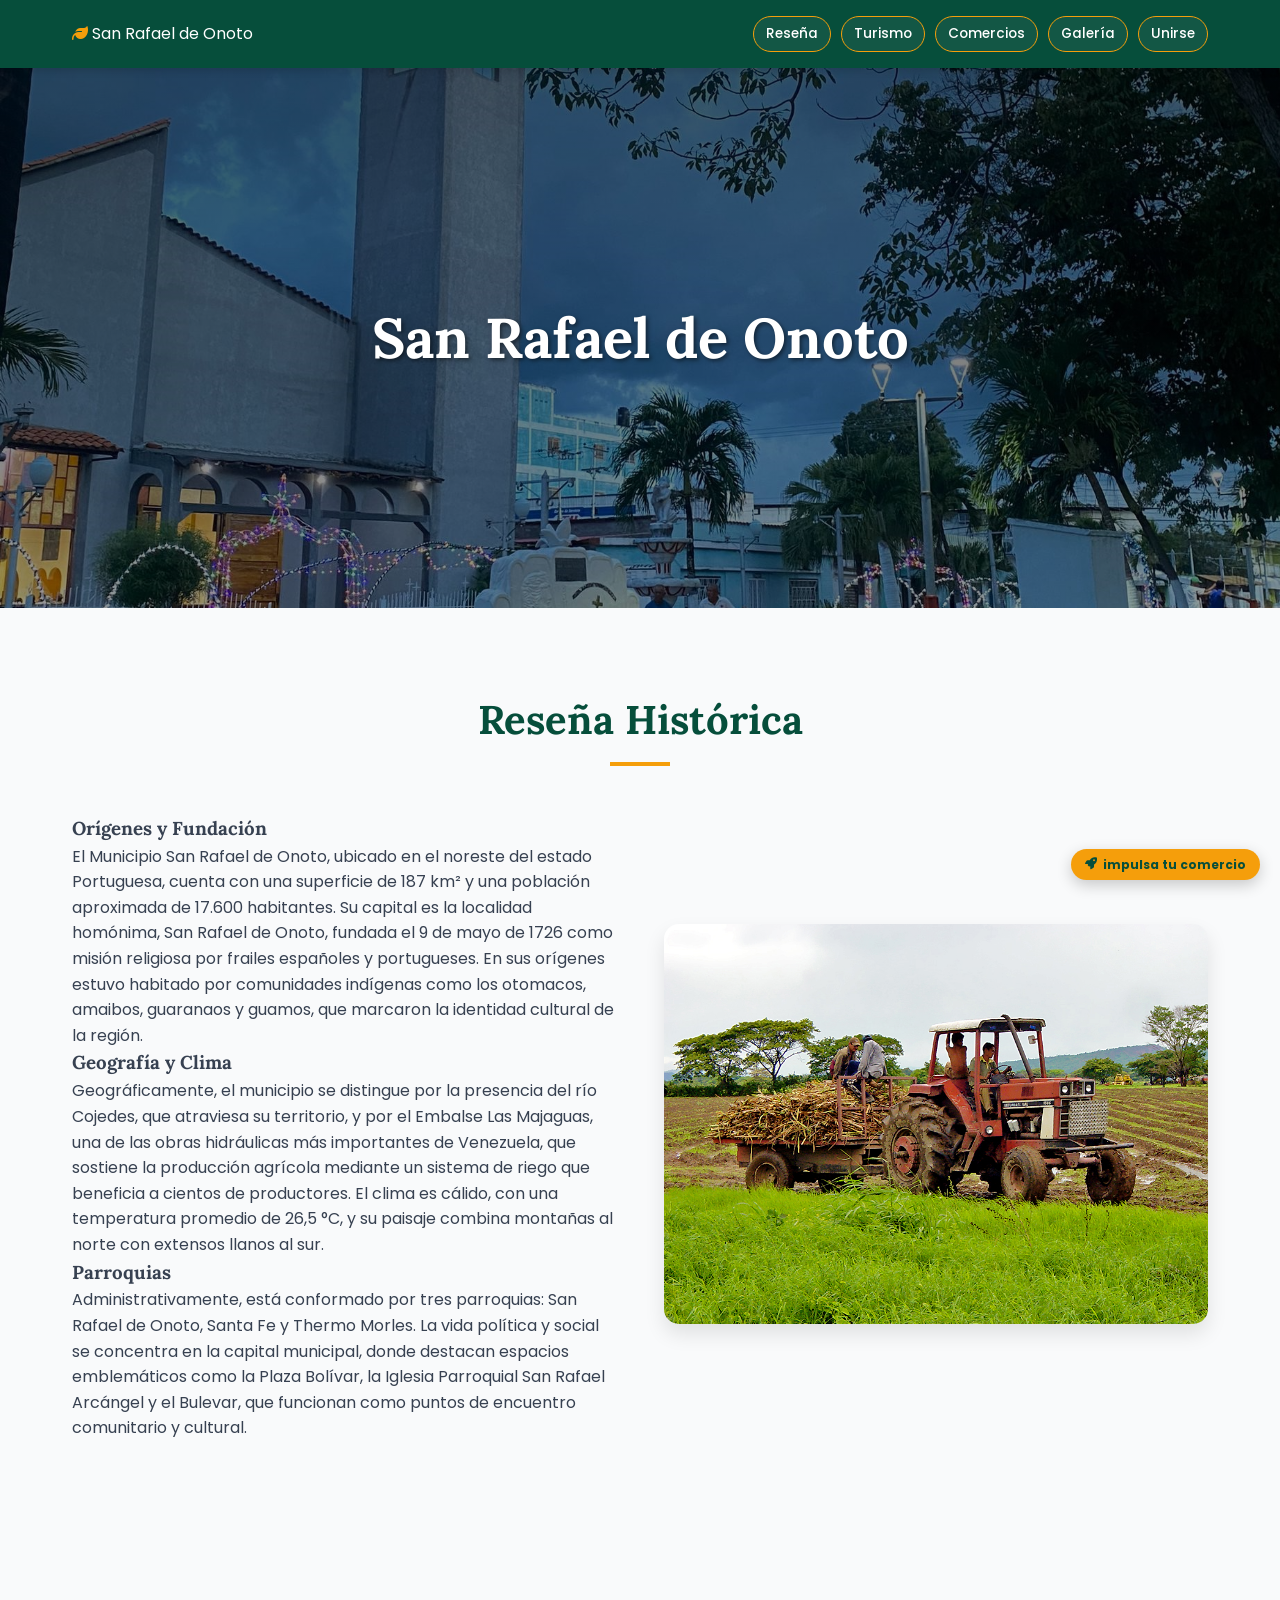
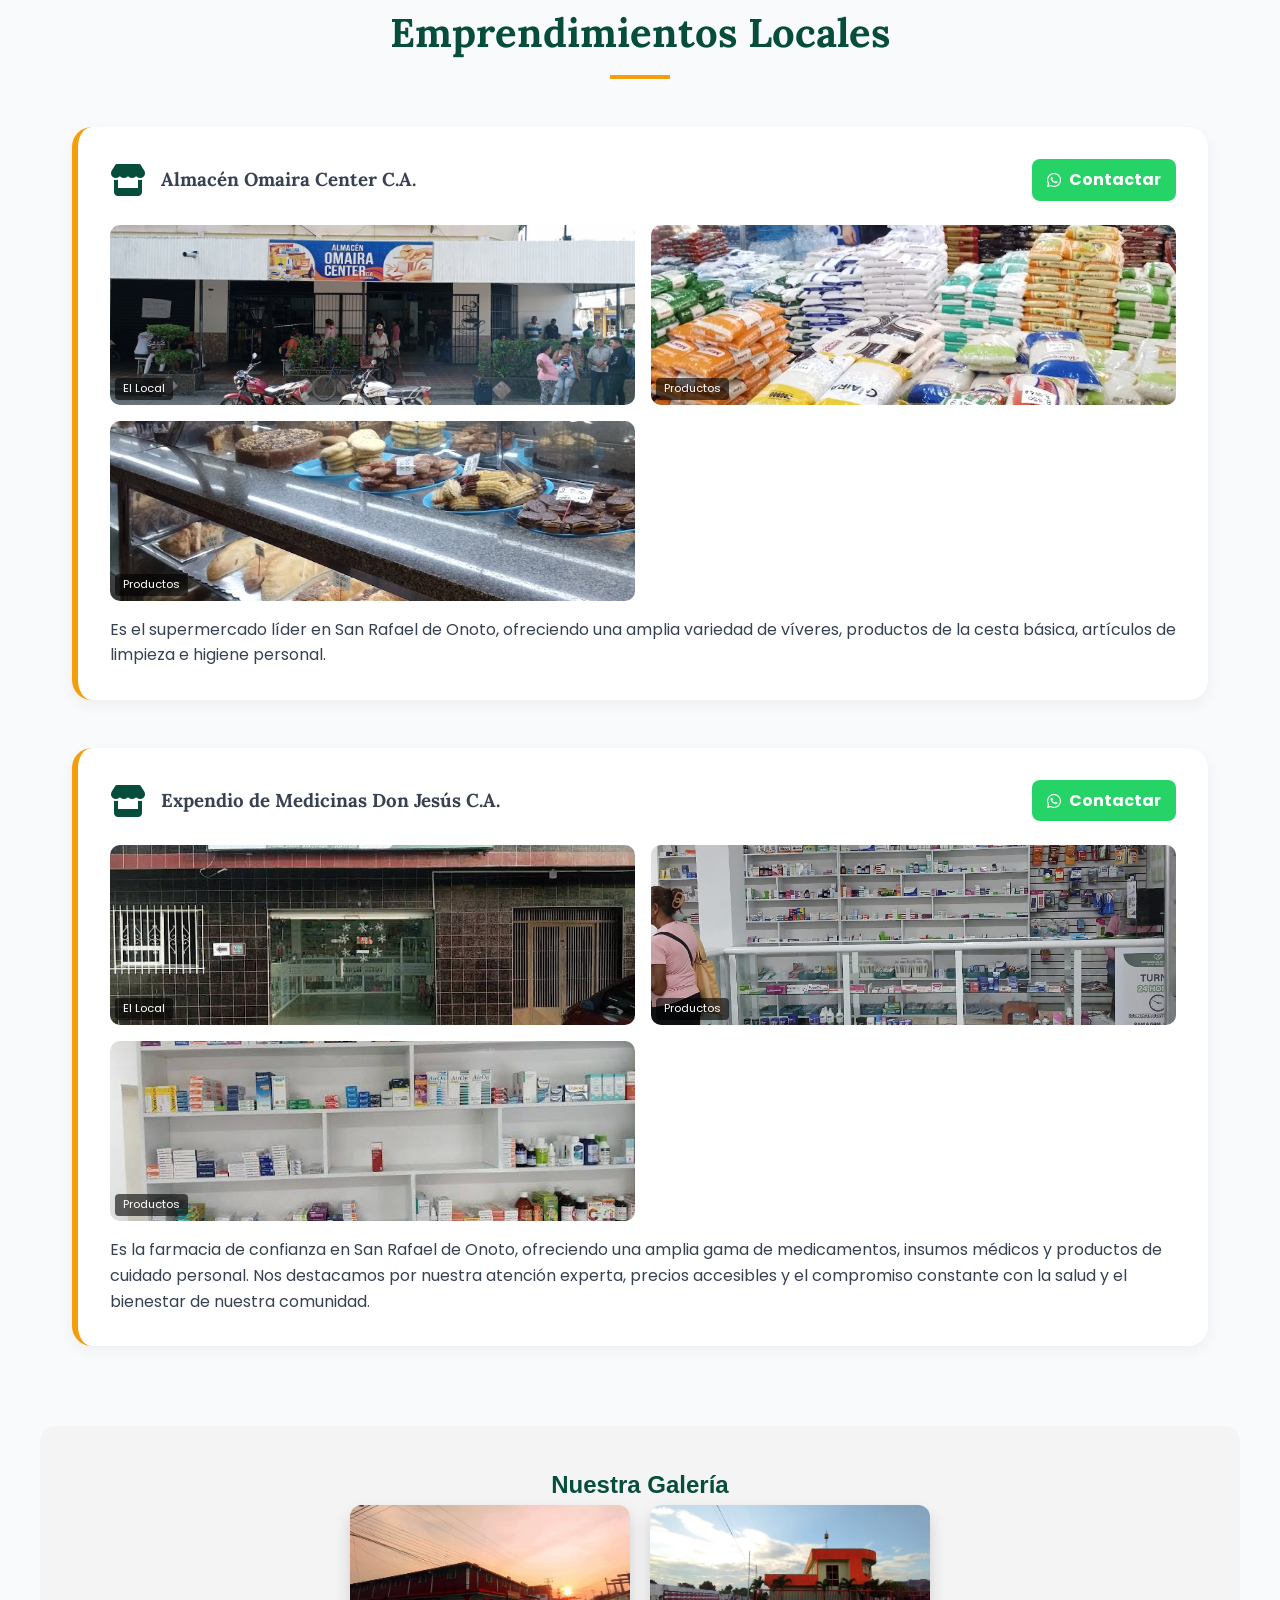
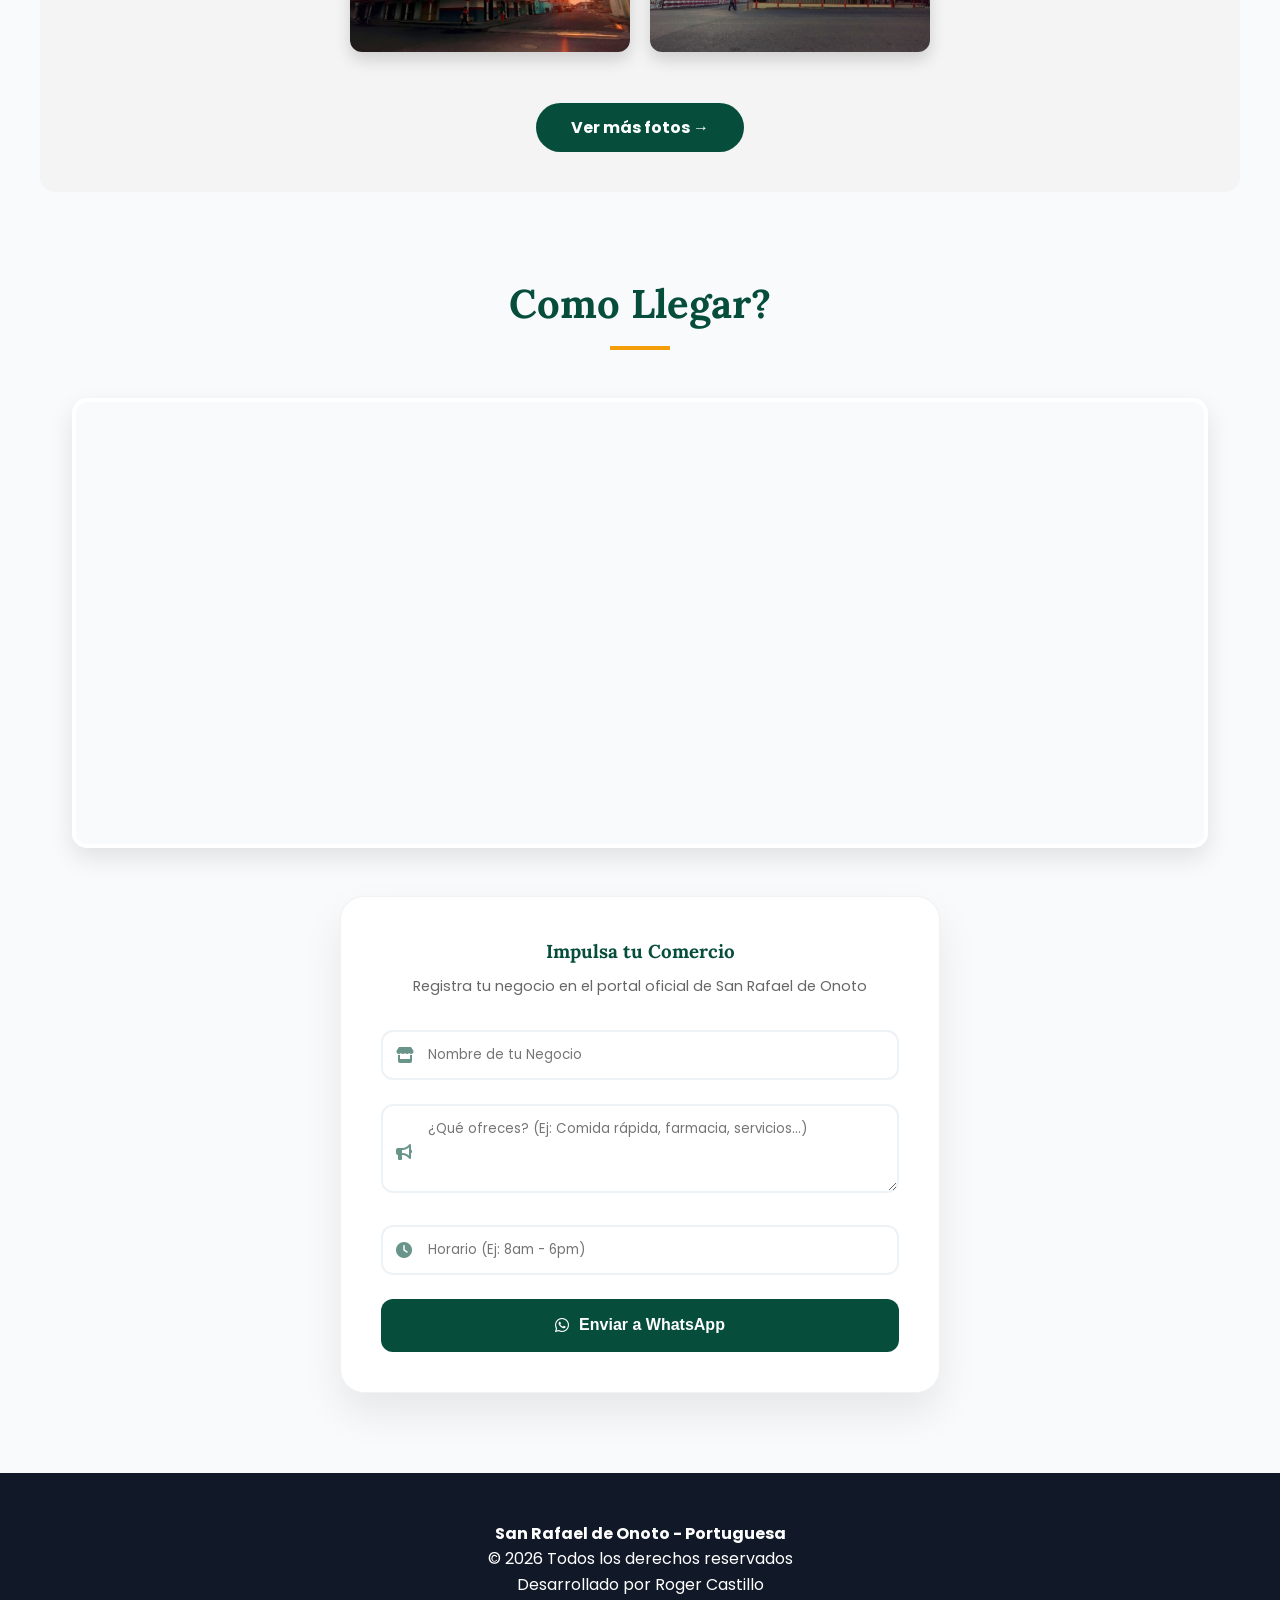
==== index.html @ b72556e7 "Add files via upload" ====
<!DOCTYPE html>
<html lang="es">
<head>
    <meta charset="UTF-8">
    <meta name="viewport" content="width=device-width, initial-scale=1.0">
    <title>Portal Digital San Rafael de Onoto | Guía Turística y Comercial</title>
    <meta name="description" content="Explora San Rafael de Onoto, Portuguesa. Historia, sitios turísticos como el Embalse Las Majaguas y directorio de comercios locales.">
    <link rel="icon" type="image/png" href="logo.png">
    
    <link href="https://fonts.googleapis.com/css2?family=Poppins:wght@300;400;600;700&family=Lora:ital,wght@0,400;0,700;1,400&display=swap" rel="stylesheet">
    <link rel="stylesheet" href="https://cdnjs.cloudflare.com/ajax/libs/font-awesome/6.4.0/css/all.min.css">
    <link rel="manifest" href="manifest.json">
<meta name="theme-color" content="#064e3b">
<meta name="apple-mobile-web-app-capable" content="yes">
<meta name="apple-mobile-web-app-status-bar-style" content="black-translucent">
<link rel="apple-touch-icon" href="logo.png">

    <style>
/* Este código asegura que el visor negro sea un contenedor flexible */
.modal {
    display: none; /* Se cambia a 'flex' por JavaScript al abrir */
    position: fixed;
    z-index: 9999;
    left: 0;
    top: 0;
    width: 100%;
    height: 100%;
    background-color: rgba(0, 0, 0, 0.9);
    
    /* ESTO ES LO QUE CENTRA TODO */
    justify-content: center; /* Centra horizontalmente */
    align-items: center;     /* Centra verticalmente */
    padding: 20px;           /* Espacio para que la imagen no toque los bordes */
}

/* Ajuste para que la imagen no se estire y se vea bien */
.modal-content {
    margin: auto;
    display: block;
    max-width: 95%;   /* Casi todo el ancho en celular */
    max-height: 85vh; /* Que no sea más alta que la pantalla */
    width: auto;
    height: auto;
    border-radius: 8px;
    box-shadow: 0 0 20px rgba(255, 255, 255, 0.2);
    object-fit: contain; /* Mantiene la proporción de la foto */
}
    .close { position: absolute; top: 20px; right: 35px; color: white; font-size: 40px; font-weight: bold; cursor: pointer; }

        .foto-extra {
            display: none; /* Empiezan ocultas */
            opacity: 0;
            transition: opacity 0.5s ease;
        }

        .foto-visible {
            display: block !important;
            opacity: 1 !important;
        }
    

        :root {
            --primary-color: #064e3b; 
            --secondary-color: #f59e0b; 
            --text-color: #374151;
            --light-bg: #f9fafb;
            --white: #ffffff;
            --whatsapp-green: #25d366;
        }

        * { margin: 0; padding: 0; box-sizing: border-box; }
        body { font-family: 'Poppins', sans-serif; color: var(--text-color); background-color: var(--light-bg); line-height: 1.6; scroll-behavior: smooth; }
        h1, h2, h3 { font-family: 'Lora', serif; }
        a { text-decoration: none; color: inherit; }

        /* --- Navegación --- */
        nav { background: var(--primary-color); color: var(--white); position: sticky; top: 0; z-index: 1000; box-shadow: 0 4px 6px rgba(0,0,0,0.1); }
        .nav-container { max-width: 1200px; margin: 0 auto; padding: 1rem 2rem; display: flex; justify-content: space-between; align-items: center; position: relative; }
        .menu-toggle { display: none; font-size: 1.5rem; cursor: pointer; color: var(--secondary-color); }
        .nav-links { display: flex; gap: 10px; transition: all 0.3s ease; }
        .nav-links a { 
            padding: 6px 12px; font-weight: 500; font-size: 0.85rem;
            border: 1px solid var(--secondary-color); border-radius: 20px;
            transition: 0.3s; background: rgba(255,255,255,0.05);
        }
        .nav-links a:hover { background: var(--secondary-color); color: var(--primary-color); }

        @media (max-width: 768px) {
            .menu-toggle { display: block; }
            .nav-links {
                display: none; flex-direction: column; position: absolute;
                top: 100%; right: 2rem; background: var(--primary-color);
                padding: 1rem; border-radius: 15px; border: 1px solid var(--secondary-color);
                width: 200px; box-shadow: 0 10px 25px rgba(0,0,0,0.3); z-index: 1001;
                opacity: 0; transform: translateY(-10px);
            }
            .nav-links.active { display: flex; opacity: 1; transform: translateY(0); }
            .nav-links a { width: 100%; text-align: center; margin: 5px 0; }
        }

        /* --- Hero --- */
        .hero { height: 60vh; background: linear-gradient(rgba(0,0,0,0.6), rgba(0,0,0,0.4)), url('portada 2.jpg'); background-size: cover; background-position: center; display: flex; align-items: center; justify-content: center; text-align: center; color: var(--white); }
        .hero h1 { font-size: 3.5rem; text-shadow: 2px 2px 4px rgba(0,0,0,0.5); }

        /* --- Secciones --- */
        section { padding: 5rem 2rem; max-width: 1200px; margin: 0 auto; }
        .section-title { text-align: center; margin-bottom: 3rem; color: var(--primary-color); font-size: 2.5rem; position: relative; }
        .section-title::after { content: ''; display: block; width: 60px; height: 4px; background: var(--secondary-color); margin: 10px auto; }

        /* --- Historia --- */
        .history-grid { display: grid; grid-template-columns: 1fr 1fr; gap: 3rem; align-items: center; }
        .history-img img { width: 100%; height: 400px; object-fit: cover; border-radius: 15px; box-shadow: 0 10px 20px rgba(0,0,0,0.1); }

        /* --- Turismo --- */
        .tourism-grid { display: grid; grid-template-columns: repeat(auto-fit, minmax(250px, 1fr)); gap: 1.5rem; }
        .place-card { position: relative; height: 300px; border-radius: 15px; overflow: hidden; box-shadow: 0 10px 15px rgba(0,0,0,0.1); cursor: pointer; }
        .place-card img { width: 100%; height: 100%; object-fit: cover; transition: 0.5s; }
        .place-info { position: absolute; bottom: 0; width: 100%; padding: 1.2rem; background: linear-gradient(to top, rgba(0,0,0,0.9), transparent); color: orange; }

        /* --- Comercios (2 imágenes por negocio) --- */
        .business-container { display: flex; flex-direction: column; gap: 3rem; }
        .business-item { background: white; padding: 2rem; border-radius: 20px; box-shadow: 0 5px 15px rgba(0,0,0,0.05); border-left: 6px solid var(--secondary-color); }
        .business-header { display: flex; justify-content: space-between; align-items: center; flex-wrap: wrap; gap: 10px; margin-bottom: 1.5rem; }
        .business-images { display: grid; grid-template-columns: 1fr 1fr; gap: 1rem; margin-bottom: 1rem; }
        .business-img-box { height: 180px; border-radius: 10px; overflow: hidden; position: relative; }
        .business-img-box img { width: 100%; height: 100%; object-fit: cover; cursor: pointer; transition: 0.3s; }
        .business-img-box span { position: absolute; bottom: 5px; left: 5px; background: rgba(0,0,0,0.6); color: white; font-size: 0.7rem; padding: 2px 8px; border-radius: 4px; }
        .contact-btn { background: var(--whatsapp-green); color: white; padding: 8px 15px; border-radius: 8px; font-weight: bold; display: flex; align-items: center; gap: 8px; }

        /* --- Galería --- */
        .gallery-grid { display: grid; grid-template-columns: repeat(auto-fit, minmax(250px, 1fr)); gap: 1rem; }
        .gallery-item { aspect-ratio: 16/9; border-radius: 10px; overflow: hidden; box-shadow: 0 4px 8px rgba(0,0,0,0.1); cursor: pointer; }
        .gallery-item img { width: 100%; height: 100%; object-fit: cover; }

        /* MODAL */
        .modal { display: none; position: fixed; z-index: 3000; top: 0; left: 0; width: 100%; height: 100%; background: rgba(0,0,0,0.9); justify-content: center; align-items: center; }
        .modal-content { max-width: 90%; max-height: 80%; border-radius: 10px; }
        .close-modal { position: absolute; top: 20px; right: 30px; color: white; font-size: 40px; cursor: pointer; }

        /* Mapa y Formulario */
        .map-container { height: 450px; border-radius: 15px; overflow: hidden; border: 4px solid white; box-shadow: 0 10px 25px rgba(0,0,0,0.1); margin-bottom: 3rem; }
        .form-box { 
        max-width: 600px; 
        margin: 0 auto; 
        background: var(--white); 
        padding: 2.5rem; 
        border-radius: 24px; 
        box-shadow: 0 20px 40px rgba(0,0,0,0.08); 
        border: 1px solid rgba(0,0,0,0.05);
      }

.input-group {
    position: relative;
    margin-bottom: 1.5rem;
}

.input-group i {
    position: absolute;
    left: 15px;
    top: 50%;
    transform: translateY(-50%);
    color: var(--primary-color);
    opacity: 0.6;
}

.input-group textarea i {
    top: 20px;
}

.form-control {
    width: 100%;
    padding: 0.8rem 1rem 0.8rem 2.8rem;
    border-radius: 12px;
    border: 2px solid #edf2f7;
    font-family: 'Poppins', sans-serif;
    transition: all 0.3s ease;
    outline: none;
}

.form-control:focus {
    border-color: var(--secondary-color);
    box-shadow: 0 0 0 4px rgba(245, 158, 11, 0.1);
}

.btn-send { 
    width: 100%; 
    background: var(--primary-color); 
    color: var(--white); 
    padding: 1.1rem; 
    border: none; 
    border-radius: 12px; 
    font-weight: 700; 
    font-size: 1rem;
    cursor: pointer; 
    display: flex;
    justify-content: center;
    align-items: center;
    gap: 10px;
    transition: transform 0.2s, background 0.3s;
}

.btn-send:hover {
    background: #043a2c;
    transform: translateY(-2px);
}

.btn-send:active {
    transform: translateY(0);
}
       
   
        /* --- Anuncio Flotante REDUCIDO --- */
        .floating-ad { 
            position: fixed; bottom: 20px; right: 20px; background: var(--secondary-color); 
            color: var(--primary-color); padding: 6px 14px; border-radius: 25px; 
            font-weight: bold; font-size: 0.75rem; box-shadow: 0 5px 15px rgba(0,0,0,0.2); 
            z-index: 2000; display: flex; align-items: center; gap: 6px; animation: floatAnim 3s infinite ease-in-out; 
        }
        @keyframes floatAnim { 0%, 100% { transform: translateY(0); } 50% { transform: translateY(-6px); } }

        footer { background: #111827; color: white; padding: 3rem 1rem; text-align: center; }
        @media (max-width: 768px) { .history-grid, .business-images { grid-template-columns: 1fr; } }

        
        /* --- Anuncio Flotante de instalacion de app --- */

        .fab-install {
    position: fixed;
    bottom: 20px;
    right: 20px;
    background-color: #1d6715;
    color: white;
    border: none;
    border-radius: 50px;
    padding: 12px 20px;
    display: flex;
    align-items: center;
    gap: 10px;
    box-shadow: 0 4px 12px rgba(0,0,0,0.3);
    z-index: 9999;
    cursor: pointer;
    font-weight: bold;
    animation: bounce 2s infinite;
}

@keyframes bounce {
    0%, 20%, 50%, 80%, 100% {transform: translateY(0);}
    40% {transform: translateY(-10px);}
    60% {transform: translateY(-5px);}
}
    </style>

    <head>
    <script data-goatcounter="https://portalsro.goatcounter.com/count"
            async src="//gc.zgo.at/count.js"></script>

        </head>

<body>
    <div id="installContainer" style="display: none;">
    <button id="btnInstall" class="fab-install">
        <i class="fas fa-download"></i>
        <span>Instalar App</span>
    </button>
</div>

    <nav>
        <div class="nav-container">
            <div class="logo"><i class="fas fa-leaf" style="color: var(--secondary-color);"></i> San Rafael de Onoto</div>
            <div class="menu-toggle" onclick="toggleMenu()"><i class="fas fa-ellipsis-v"></i></div>
            <div class="nav-links" id="navLinks">
                <a href="#historia" onclick="toggleMenu()">Reseña</a>
               <a href="ubicacion.html" class="btn-turismo">Turismo</a>
                <a href="#comercio" onclick="toggleMenu()">Comercios</a>
                <a href="#galeria" onclick="toggleMenu()">Galería</a>
                <a href="#registro" onclick="toggleMenu()">Unirse</a>
            </div>
        </div>
    </nav>

    <header class="hero">
        <h1>San Rafael de Onoto</h1>
    </header>

    <section id="historia">
        <h2 class="section-title">Reseña Histórica</h2>
        <div class="history-grid">
            <div class="history-text">
                <h3>Orígenes y Fundación</h3>
                <p>El Municipio San Rafael de Onoto, ubicado en el noreste del estado Portuguesa, cuenta con una superficie de 187 km² y una población aproximada de 17.600 habitantes. Su capital es la localidad homónima, San Rafael de Onoto, fundada el 9 de mayo de 1726 como misión religiosa por frailes españoles y portugueses. En sus orígenes estuvo habitado por comunidades indígenas como los otomacos, amaibos, guaranaos y guamos, que marcaron la identidad cultural de la región.</p>
                <h3>Geografía y Clima</h3>
                <p>Geográficamente, el municipio se distingue por la presencia del río Cojedes, que atraviesa su territorio, y por el Embalse Las Majaguas, una de las obras hidráulicas más importantes de Venezuela, que sostiene la producción agrícola mediante un sistema de riego que beneficia a cientos de productores. El clima es cálido, con una temperatura promedio de 26,5 °C, y su paisaje combina montañas al norte con extensos llanos al sur.</p>
                <h3>Parroquias</h3>
                <p>Administrativamente, está conformado por tres parroquias: San Rafael de Onoto, Santa Fe y Thermo Morles. La vida política y social se concentra en la capital municipal, donde destacan espacios emblemáticos como la Plaza Bolívar, la Iglesia Parroquial San Rafael Arcángel y el Bulevar, que funcionan como puntos de encuentro comunitario y cultural.</p>
            </div>
            <div class="history-img"><img src="agricolas.jpg" alt="Reseña histórica y orígenes del Municipio San Rafael de Onoto"></div>
        </div>

    </section>

    <section id="comercio">
        <h2 class="section-title">Emprendimientos Locales</h2>
        <div class="business-container">
            <div class="business-item">
                <div class="business-header">
                    <div style="display:flex; align-items:center; gap:15px;"><i class="fas fa-store" style="font-size:2rem; color:var(--primary-color)"></i><h3>Almacén Omaira Center C.A.</h3></div>
                    <a href="https://wa.me/584125564856" class="contact-btn" target="_blank"><i class="fab fa-whatsapp"></i> Contactar</a>
                </div>
                <div class="business-images">
                    <div class="business-img-box"><img src="Comercio local Omaira center.jpg" onclick="openModal(this.src)"><span>El Local</span></div>
                    <div class="business-img-box"><img src="Comida Omaira center.jpg" onclick="openModal(this.src)"><span>Productos</span></div>
                     <div class="business-img-box"><img src="Panes Omaira center.jpg" onclick="openModal(this.src)"><span>Productos</span></div>
                </div>
                <p>Es el supermercado líder en San Rafael de Onoto, ofreciendo una amplia variedad de víveres, productos de la cesta básica, artículos de limpieza e higiene personal.</p>
            </div>
            <div class="business-item">
                <div class="business-header">
                    <div style="display:flex; align-items:center; gap:15px;"><i class="fas fa-store" style="font-size:2rem; color:var(--primary-color)"></i><h3>Expendio de Medicinas Don Jesús C.A.</h3></div>
                    <a href="https://wa.me/584125564856" class="contact-btn" target="_blank"><i class="fab fa-whatsapp"></i> Contactar</a>
                </div>
                <div class="business-images">
                    <div class="business-img-box"><img src="Expendio de Medicinas Don Jesus.jpeg" onclick="openModal(this.src)"><span>El Local</span></div>
                    <div class="business-img-box"><img src="Expendio de Medicinas Don Jesus 2.jpeg" onclick="openModal(this.src)"><span>Productos</span></div>
                    <div class="business-img-box"><img src="Expendio de Medicinas Don Jesus 3.jpeg" onclick="openModal(this.src)"><span>Productos</span></div>
                </div>
                <p>Es la farmacia de confianza en San Rafael de Onoto, ofreciendo una amplia gama de medicamentos, insumos médicos y productos de cuidado personal. Nos destacamos por nuestra atención experta, precios accesibles y el compromiso constante con la salud y el bienestar de nuestra comunidad.</p>
            </div>
        </div>
    </section>

   <section id="galeria" style="text-align: center; padding: 40px 20px; background-color: #f4f4f4; border-radius: 15px;">
    <h2 style="font-family: sans-serif; color: #064e3b;">Nuestra Galería</h2>
    
    <div style="display: flex; justify-content: center; gap: 20px; flex-wrap: wrap;">
        <img src="referencia 1.jpeg" onclick="abrirImagen(this.src)" alt="Foto 1" 
             style="width: 100%; max-width: 280px; cursor: pointer; border-radius: 12px; box-shadow: 0 8px 16px rgba(0,0,0,0.15);">
        
        <img src="referencia 2.jpeg" onclick="abrirImagen(this.src)" alt="Foto 2" 
             style="width: 100%; max-width: 280px; cursor: pointer; border-radius: 12px; box-shadow: 0 8px 16px rgba(0,0,0,0.15);">
    </div>

    <br>
    <a href="galeria.html" style="display: inline-block; margin-top: 25px; padding: 12px 35px; background: #064e3b; color: white; text-decoration: none; border-radius: 30px; font-weight: bold;">
        Ver más fotos →
    </a>
</section>

<div id="miModal" class="modal">
    <span class="close" onclick="cerrarImagen()">&times;</span>
    <img class="modal-content" id="imgGrande">
</div>
    
<div id="myModal" class="modal">
        <span class="close-modal" onclick="closeModal()">×</span>
        <img class="modal-content" id="imgFull">
    </div>

    <section id="registro">
        <h2 class="section-title">Como Llegar?</h2>
        <div class="map-container">
            <iframe src="https://www.google.com/maps/embed?pb=!1m18!1m12!1m3!1d15714.47565158671!2d-68.981521!3d9.678803!2m3!1f0!2f0!3f0!3m2!1i1024!2i768!4f13.1!3m3!1m2!1s0x8e81e1613bbb468d%3A0x815fe2b86cd7a7d4!2sSan%20Rafael%20De%20Onoto%203306%2C%20Portuguesa!5e0!3m2!1ses!2sve!4v1700000000000!5m2!1ses!2sve" width="100%" height="100%" style="border:0;" allowfullscreen="" loading="lazy"></iframe>
        </div>
        <div class="form-box">
    <h3 style="text-align: center; margin-bottom: 0.5rem; color: var(--primary-color);">Impulsa tu Comercio</h3>
    <p style="text-align: center; margin-bottom: 2rem; font-size: 0.9rem; color: #666;">Registra tu negocio en el portal oficial de San Rafael de Onoto</p>
    
    <form id="waForm" onsubmit="enviarWhatsApp(event)">
        <div class="input-group">
            <i class="fas fa-store"></i>
            <input type="text" id="nombre" class="form-control" placeholder="Nombre de tu Negocio" required>
        </div>

        <div class="input-group">
            <i class="fas fa-bullhorn"></i>
            <textarea id="detalle" class="form-control" placeholder="¿Qué ofreces? (Ej: Comida rápida, farmacia, servicios...)" rows="3" required></textarea>
        </div>
<div class="input-group">
    <i class="fas fa-clock"></i>
    <input type="text" id="horario" class="form-control" placeholder="Horario (Ej: 8am - 6pm)" required>
</div>
        <button type="submit" class="btn-send">
            <i class="fab fa-whatsapp"></i> 
            Enviar a WhatsApp
        </button>
    </form>
</div>
            </form>
        </div>
    </section>

    <a href="#registro" class="floating-ad"><i class="fas fa-rocket"></i> impulsa tu comercio</a>

    <footer>
        <p><strong>San Rafael de Onoto - Portuguesa</strong></p>
        <p>© 2026 Todos los derechos reservados</p>
        <p>Desarrollado por Roger Castillo</p>
    </footer>

   <script>

        function toggleMenu() { document.getElementById("navLinks").classList.toggle("active"); }
        function openModal(src) { document.getElementById("myModal").style.display = "flex"; document.getElementById("imgFull").src = src; }
        function closeModal() { document.getElementById("myModal").style.display = "none"; }
        window.onclick = function(event) { if (event.target == document.getElementById("myModal")) closeModal(); }
      document.getElementById('waForm').addEventListener('submit', function(e) {
    e.preventDefault();
    const btn = e.target.querySelector('.btn-send');
    const originalContent = btn.innerHTML;
    
    if (!navigator.onLine) {
        alert("⚠️ Sin conexión a internet.");
        return;
    }

    btn.disabled = true;
    btn.innerHTML = '<i class="fas fa-spinner fa-spin"></i> Procesando...';

    // Capturamos los 3 campos ahora
    const n = document.getElementById('nombre').value;
    const d = document.getElementById('detalle').value;
    const h = document.getElementById('horario').value; // <--- Nuevo campo
    
    const telefono = "584125564856";
    const saludo = "🚀 *NUEVO REGISTRO - PORTAL SRO*";
    const cuerpo = `\n\n🏪 *Negocio:* \n_${n}_\n\n📣 *Ofrece:* \n_${d}_\n\n⏰ *Horario:* \n_${h}_`;
    const pie = `\n\n--- \n📱 _Enviado desde la App SRO_`;
    
    const mensajeFinal = saludo + cuerpo + pie;
    
    setTimeout(() => {
        btn.innerHTML = '<i class="fas fa-check"></i> ¡Enviado!';
        btn.style.background = "#25d366";
        
        setTimeout(() => {
            window.open(`https://wa.me/${telefono}?text=${encodeURIComponent(mensajeFinal)}`, '_blank');
            
            setTimeout(() => {
                btn.disabled = false;
                btn.style.background = "";
                btn.innerHTML = originalContent;
                e.target.reset();
            }, 2000);
        }, 800);
    }, 1000);
});

let deferredPrompt;
const installContainer = document.getElementById('installContainer');
const btnInstall = document.getElementById('btnInstall');

window.addEventListener('beforeinstallprompt', (e) => {
    // Evita que Chrome muestre su propio aviso aburrido
    e.preventDefault();
    // Guarda el evento para usarlo luego
    deferredPrompt = e;
    // Muestra nuestro botón animado
    installContainer.style.display = 'block';
});

btnInstall.addEventListener('click', async () => {
    if (deferredPrompt) {
        // Muestra la ventana de instalación oficial
        deferredPrompt.prompt();
        // Espera la respuesta del usuario
        const { outcome } = await deferredPrompt.userChoice;
        console.log(`Usuario eligió: ${outcome}`);
        // Limpiamos la variable
        deferredPrompt = null;
        // Escondemos nuestro botón
        installContainer.style.display = 'none';
    }
});

// Esconder el botón si la app ya se instaló
window.addEventListener('appinstalled', () => {
    installContainer.style.display = 'none';
    console.log('PWA instalada con éxito');
});

        function toggleGaleria() {
            const fotos = document.querySelectorAll('.foto-extra');
            const boton = document.getElementById('btnGaleria');

            if (fotos[0].classList.contains('foto-visible')) {
                // Si ya se ven, las ocultamos
                fotos.forEach(f => f.classList.remove('foto-visible'));
                boton.innerText = "Ver más imágenes";
                document.getElementById('galeria').scrollIntoView({ behavior: 'smooth' });
            } else {
                // Si están ocultas, las mostramos
                fotos.forEach(f => f.classList.add('foto-visible'));
                boton.innerText = "Ver menos";
            }
        }

     

    function abrirImagen(src) {
    var modal = document.getElementById("miModal");
    var img = document.getElementById("imgGrande");
    img.src = src;
    
    // IMPORTANTE: Usar 'flex' para que respete el centrado del CSS
    modal.style.display = "flex"; 
}
    
    function cerrarImagen() {
        document.getElementById("miModal").style.display = "none";
    }
    // Cerrar si hacen clic fuera de la foto
    window.onclick = function(event) {
        if (event.target == document.getElementById("miModal")) { cerrarImagen(); }
    }
    </script>
    
</body>
</html>
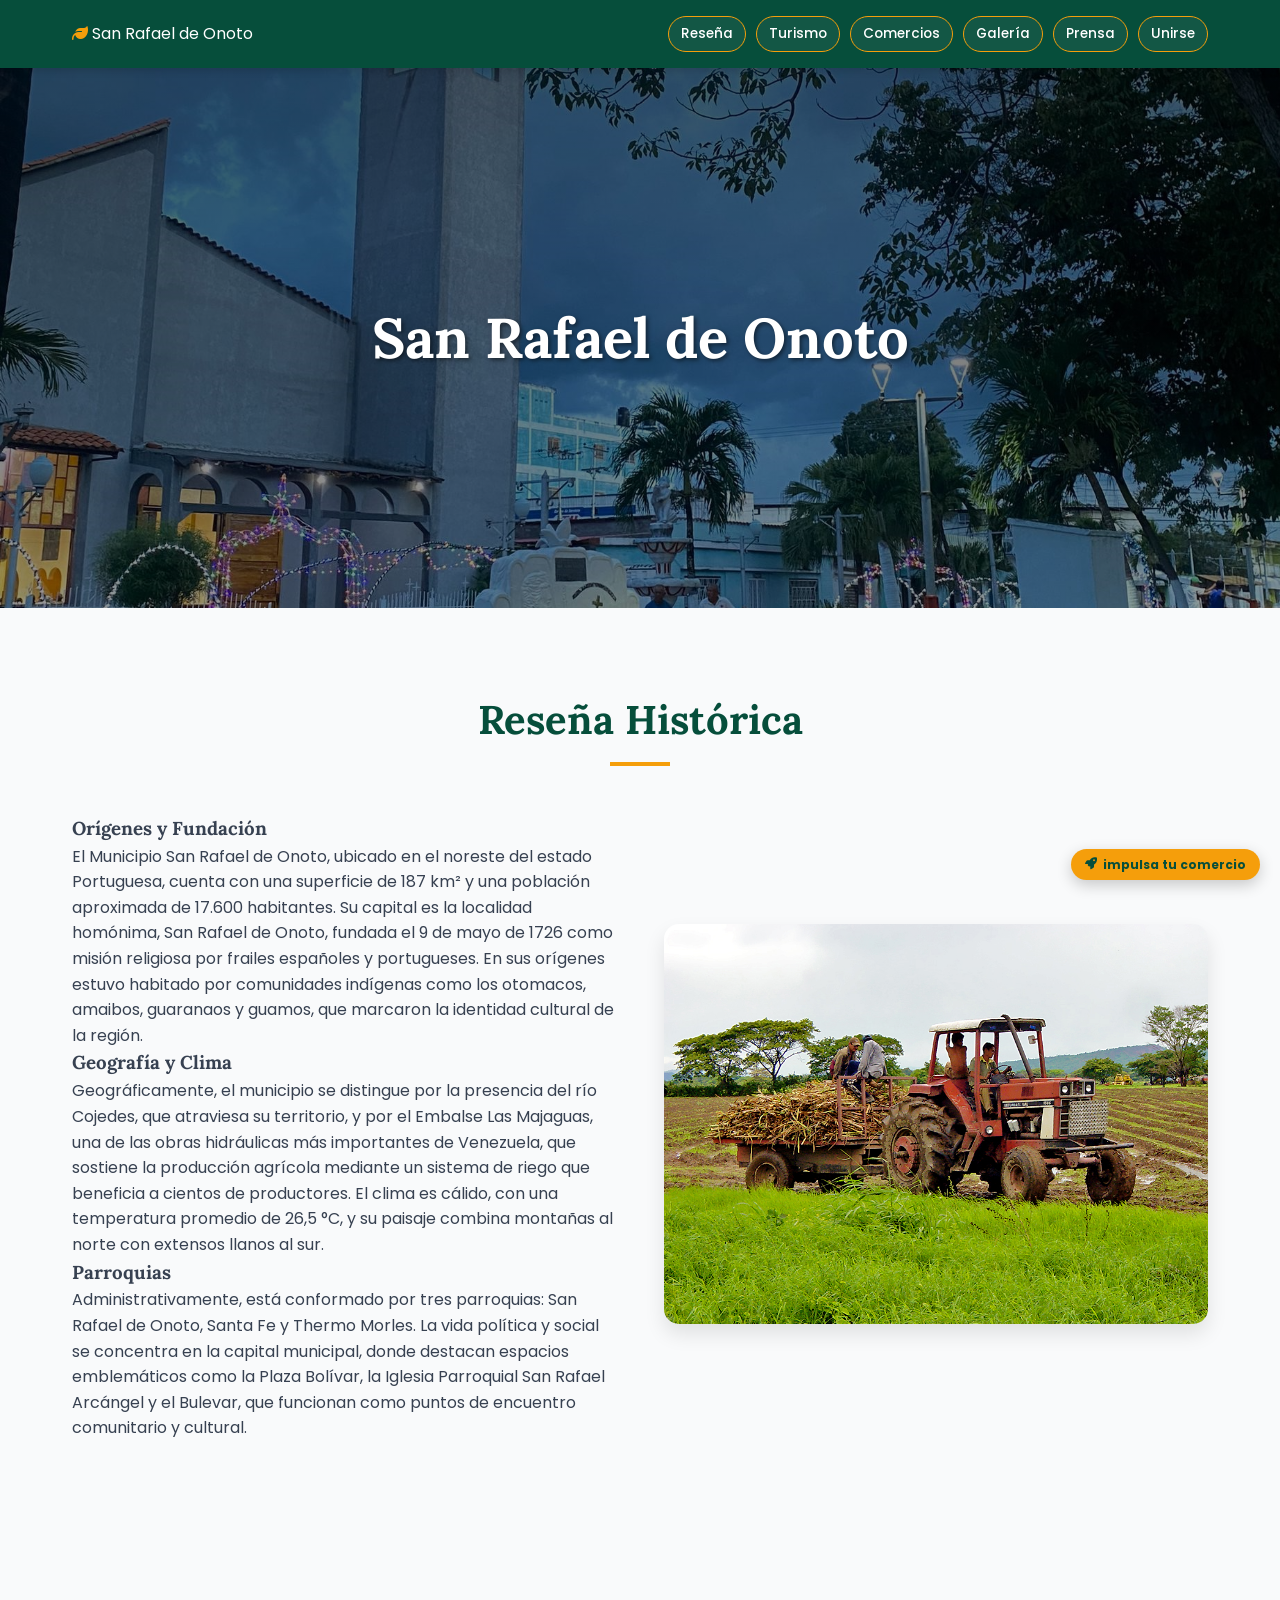
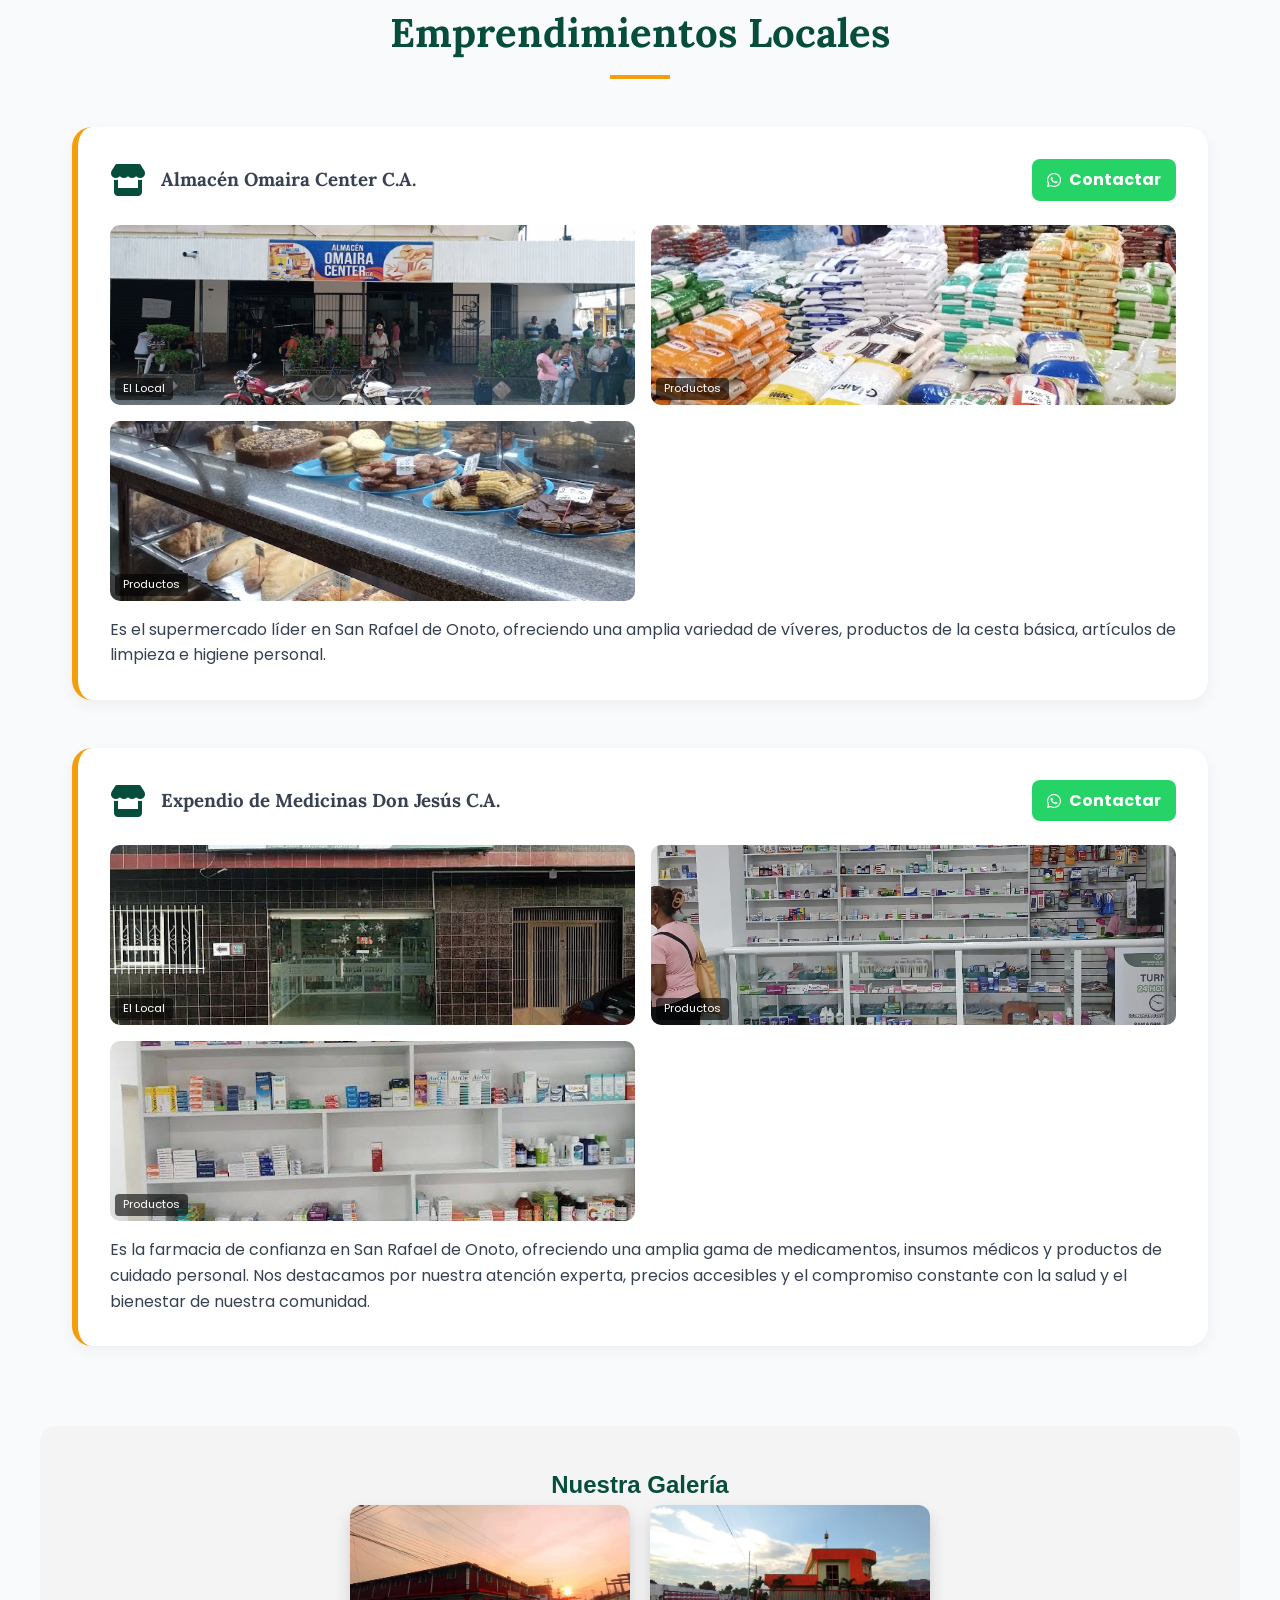
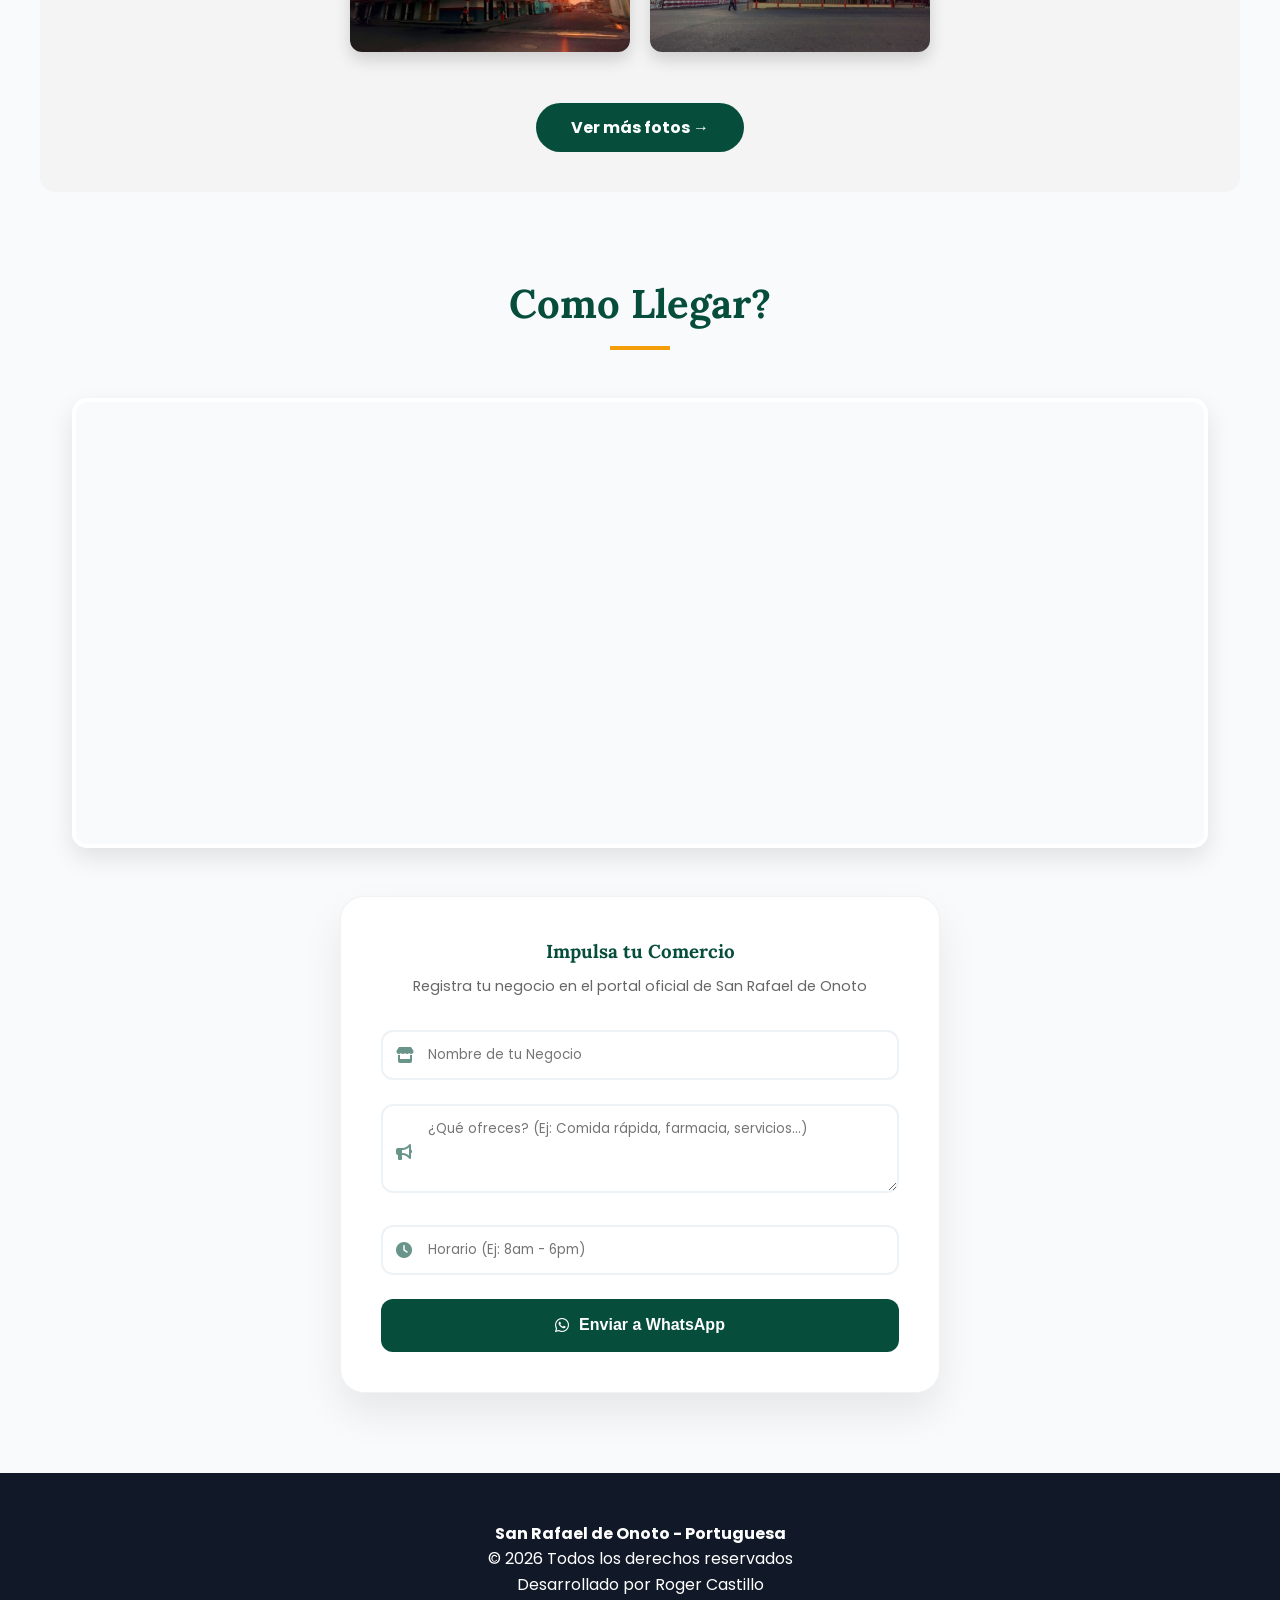
==== commit 33859e3b: "Add files via upload" ====
--- a/index.html
+++ b/index.html
@@ -16,6 +16,7 @@
 <link rel="apple-touch-icon" href="logo.png">
 
     <style>
+        
 /* Este código asegura que el visor negro sea un contenedor flexible */
 .modal {
     display: none; /* Se cambia a 'flex' por JavaScript al abrir */
@@ -273,6 +274,7 @@
                <a href="ubicacion.html" class="btn-turismo">Turismo</a>
                 <a href="#comercio" onclick="toggleMenu()">Comercios</a>
                 <a href="#galeria" onclick="toggleMenu()">Galería</a>
+                <a href="prensa.html" onclick="toggleMenu()">Prensa</a>
                 <a href="#registro" onclick="toggleMenu()">Unirse</a>
             </div>
         </div>
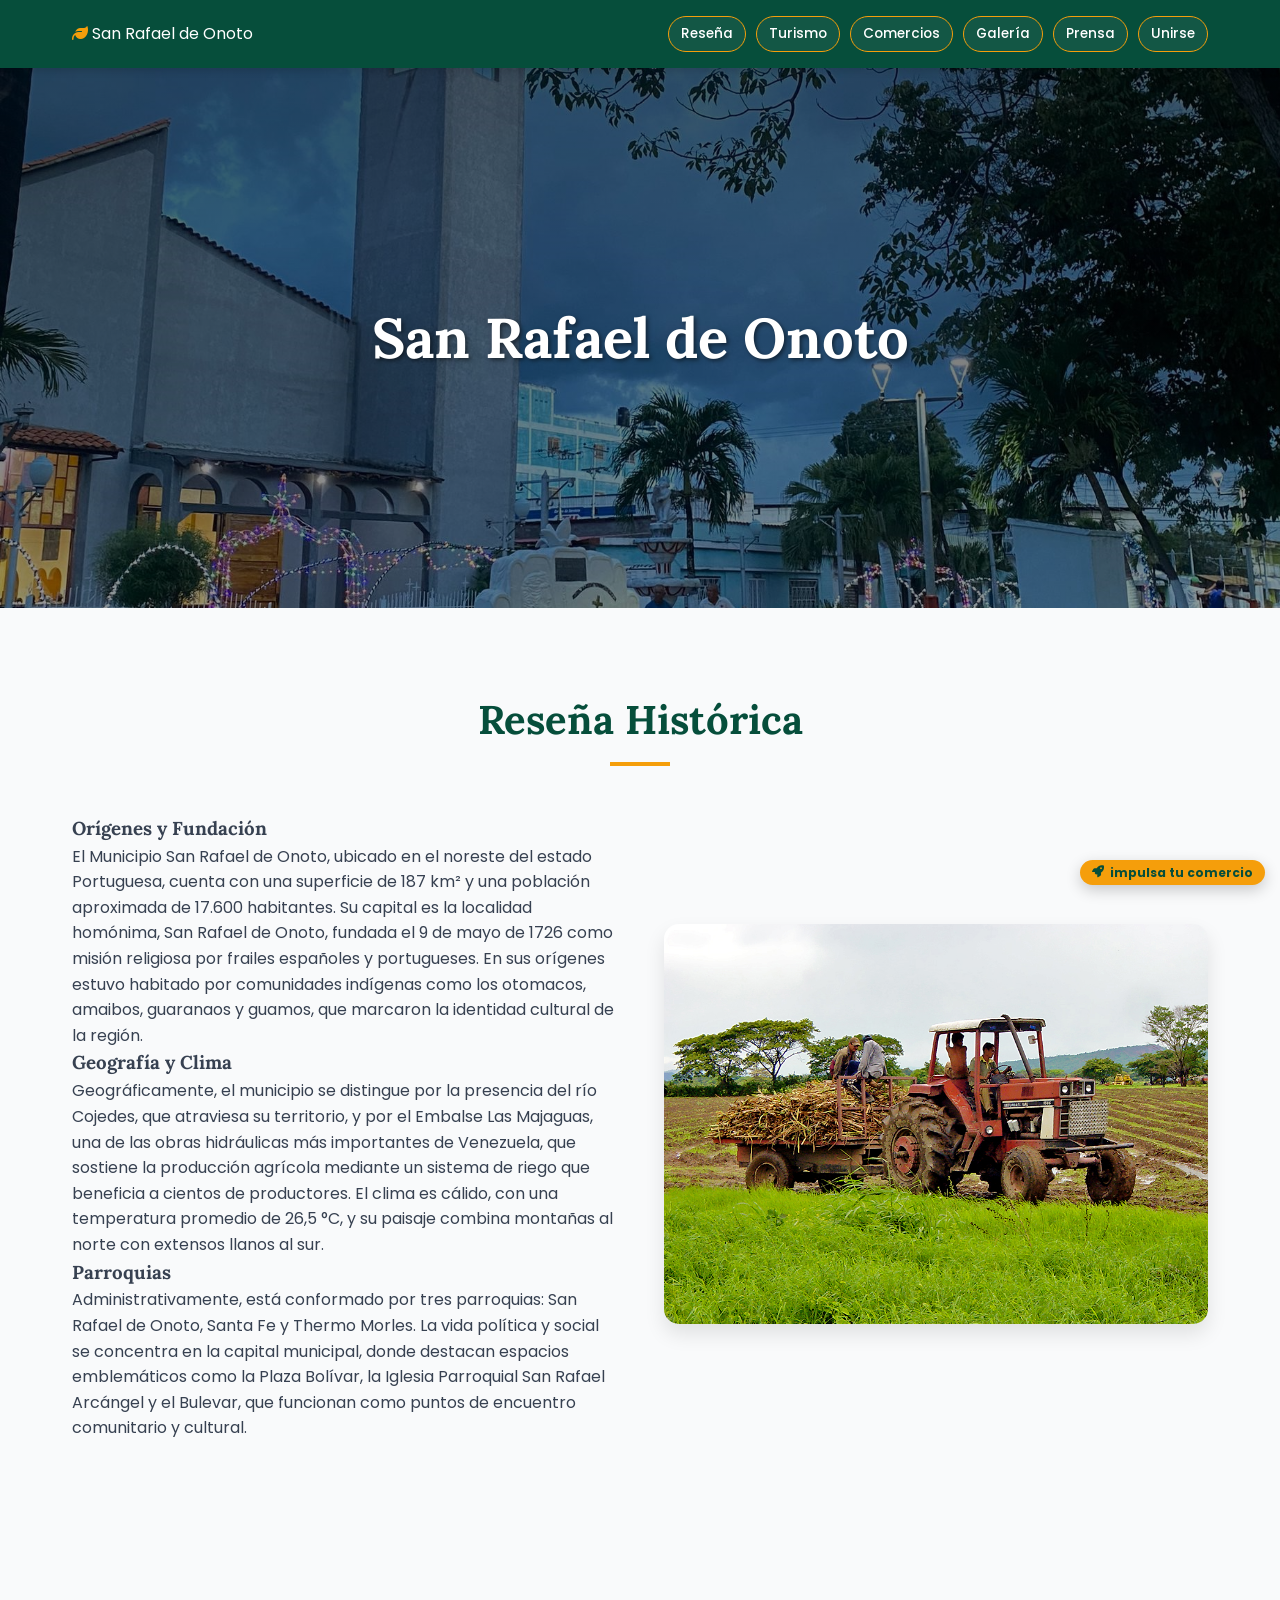
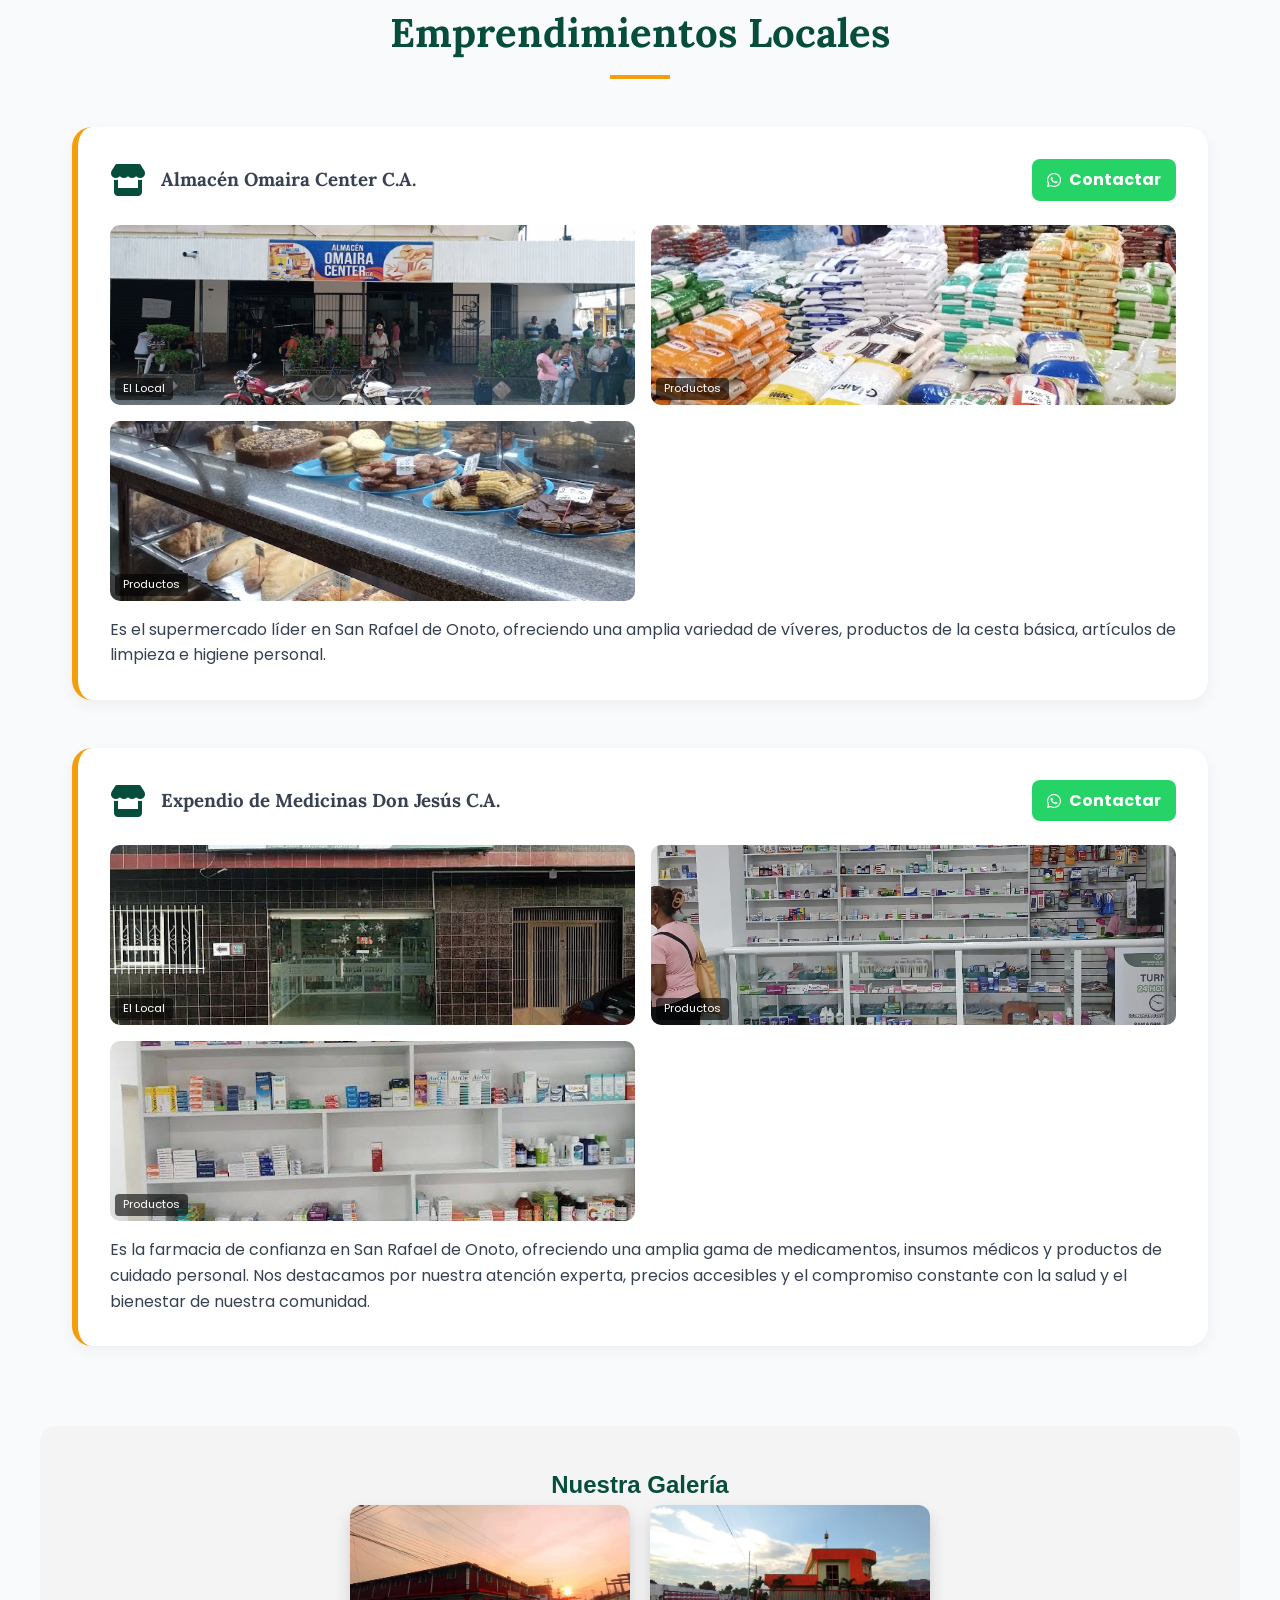
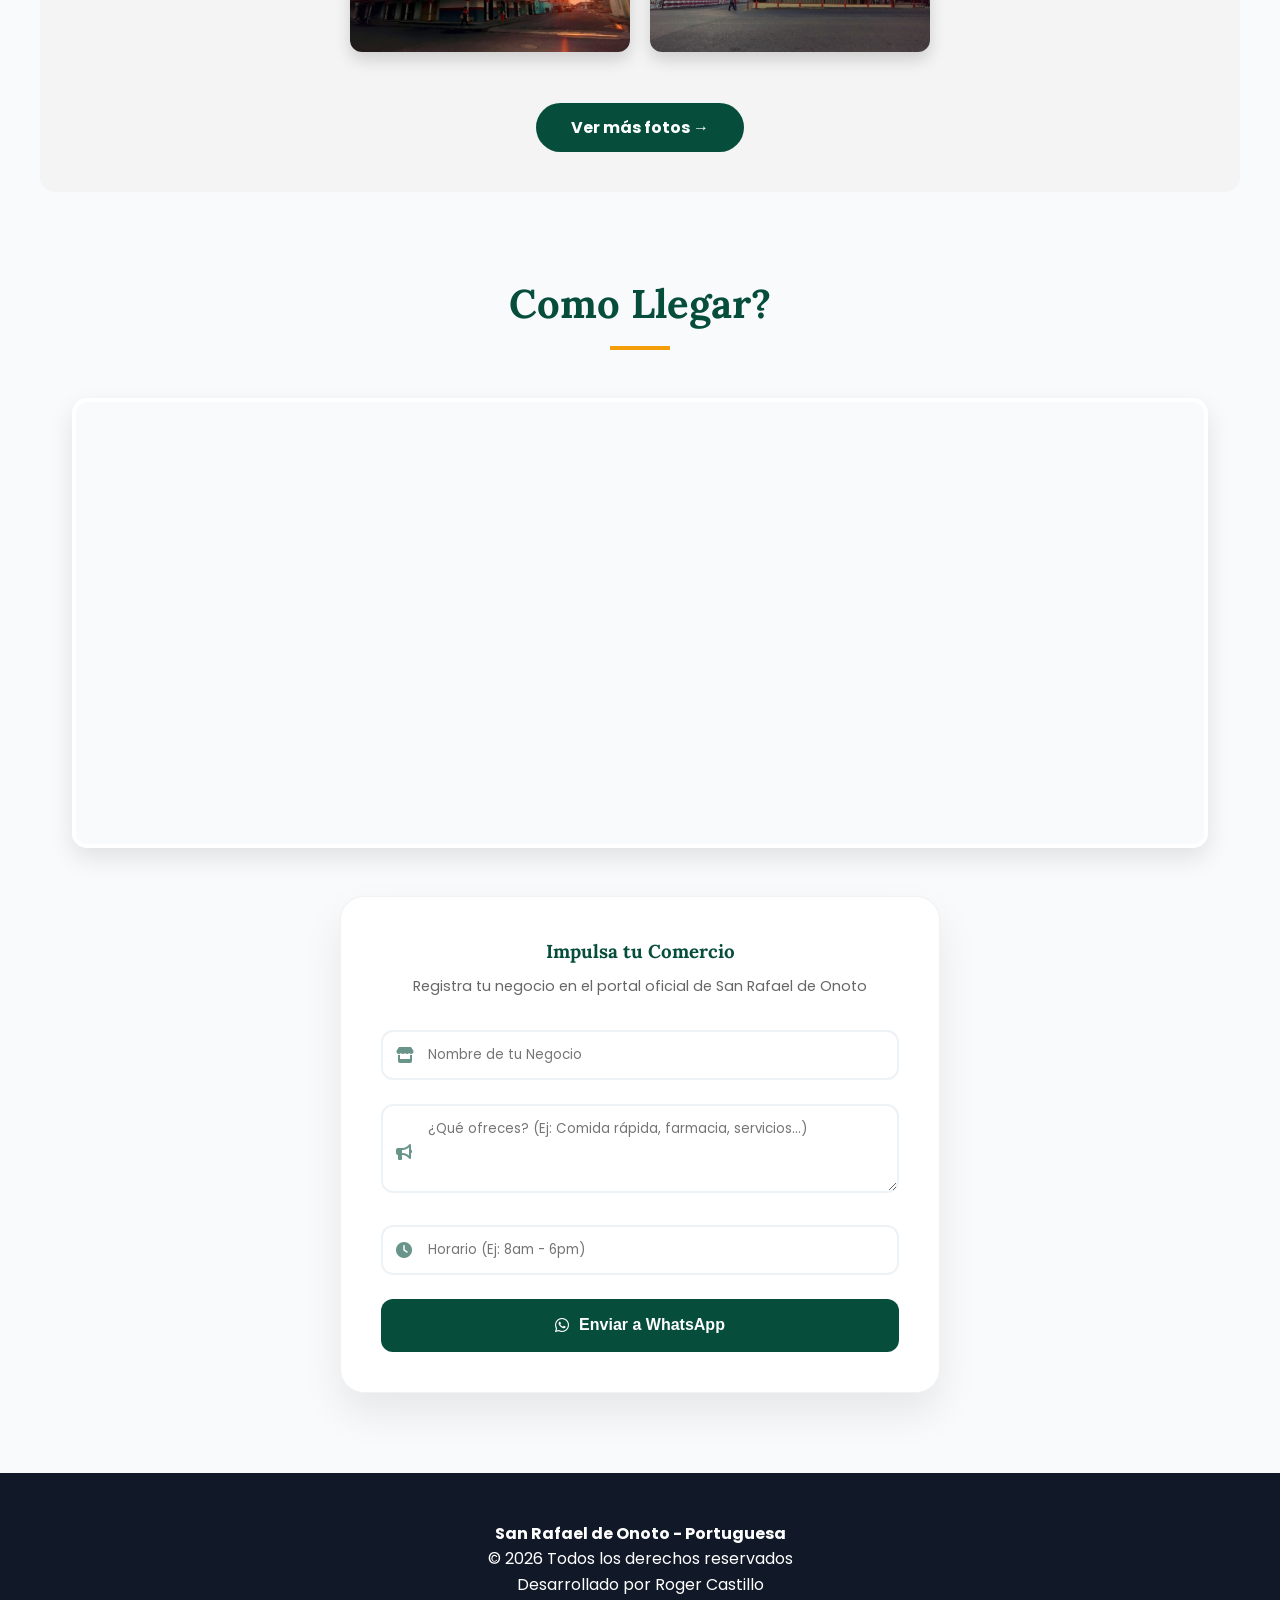
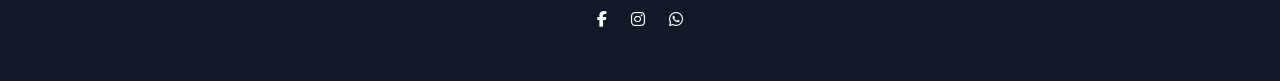
==== commit e0b74c89: "Add files via upload" ====
--- a/index.html
+++ b/index.html
@@ -212,8 +212,8 @@
    
         /* --- Anuncio Flotante REDUCIDO --- */
         .floating-ad { 
-            position: fixed; bottom: 20px; right: 20px; background: var(--secondary-color); 
-            color: var(--primary-color); padding: 6px 14px; border-radius: 25px; 
+            position: fixed; bottom: 15px; right: 15px; background: var(--secondary-color); 
+            color: var(--primary-color); padding: 3px 12px; border-radius: 15px; 
             font-weight: bold; font-size: 0.75rem; box-shadow: 0 5px 15px rgba(0,0,0,0.2); 
             z-index: 2000; display: flex; align-items: center; gap: 6px; animation: floatAnim 3s infinite ease-in-out; 
         }
@@ -396,6 +396,10 @@
         <p><strong>San Rafael de Onoto - Portuguesa</strong></p>
         <p>© 2026 Todos los derechos reservados</p>
         <p>Desarrollado por Roger Castillo</p>
+        <div style="margin-top:10px;">
+            <a href="https://www.facebook.com/profile.php?id=61587070744327" target="_blank" style="color:white; margin: 0 10px;"><i class="fab fa-facebook-f"></i></a>
+            <a href="https://instagram.com/portalsro" target="_blank" style="color:white; margin: 0 10px;"><i class="fab fa-instagram"></i></a>
+            <a href="https://wa.me/584125564856" target="_blank" style="color:white; margin: 0 10px;"><i class="fab fa-whatsapp"></i></a>
     </footer>
 
    <script>
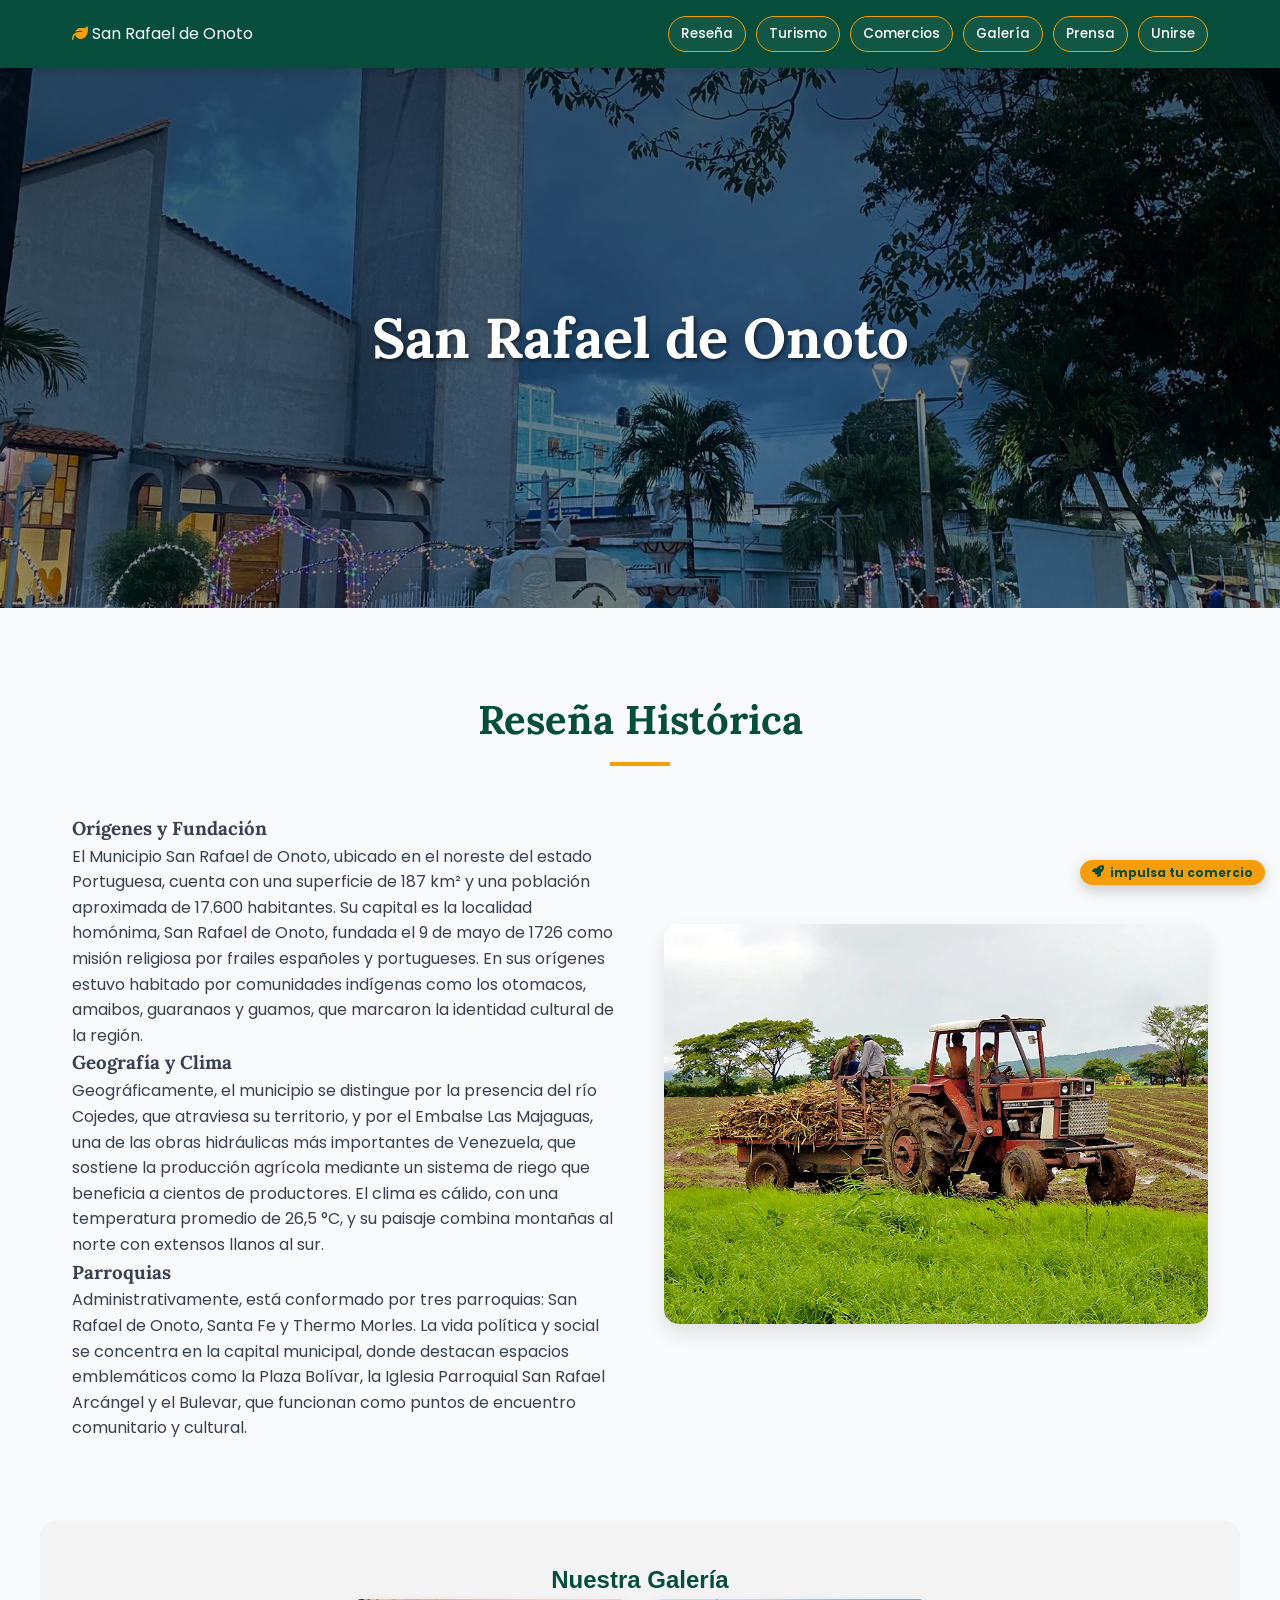
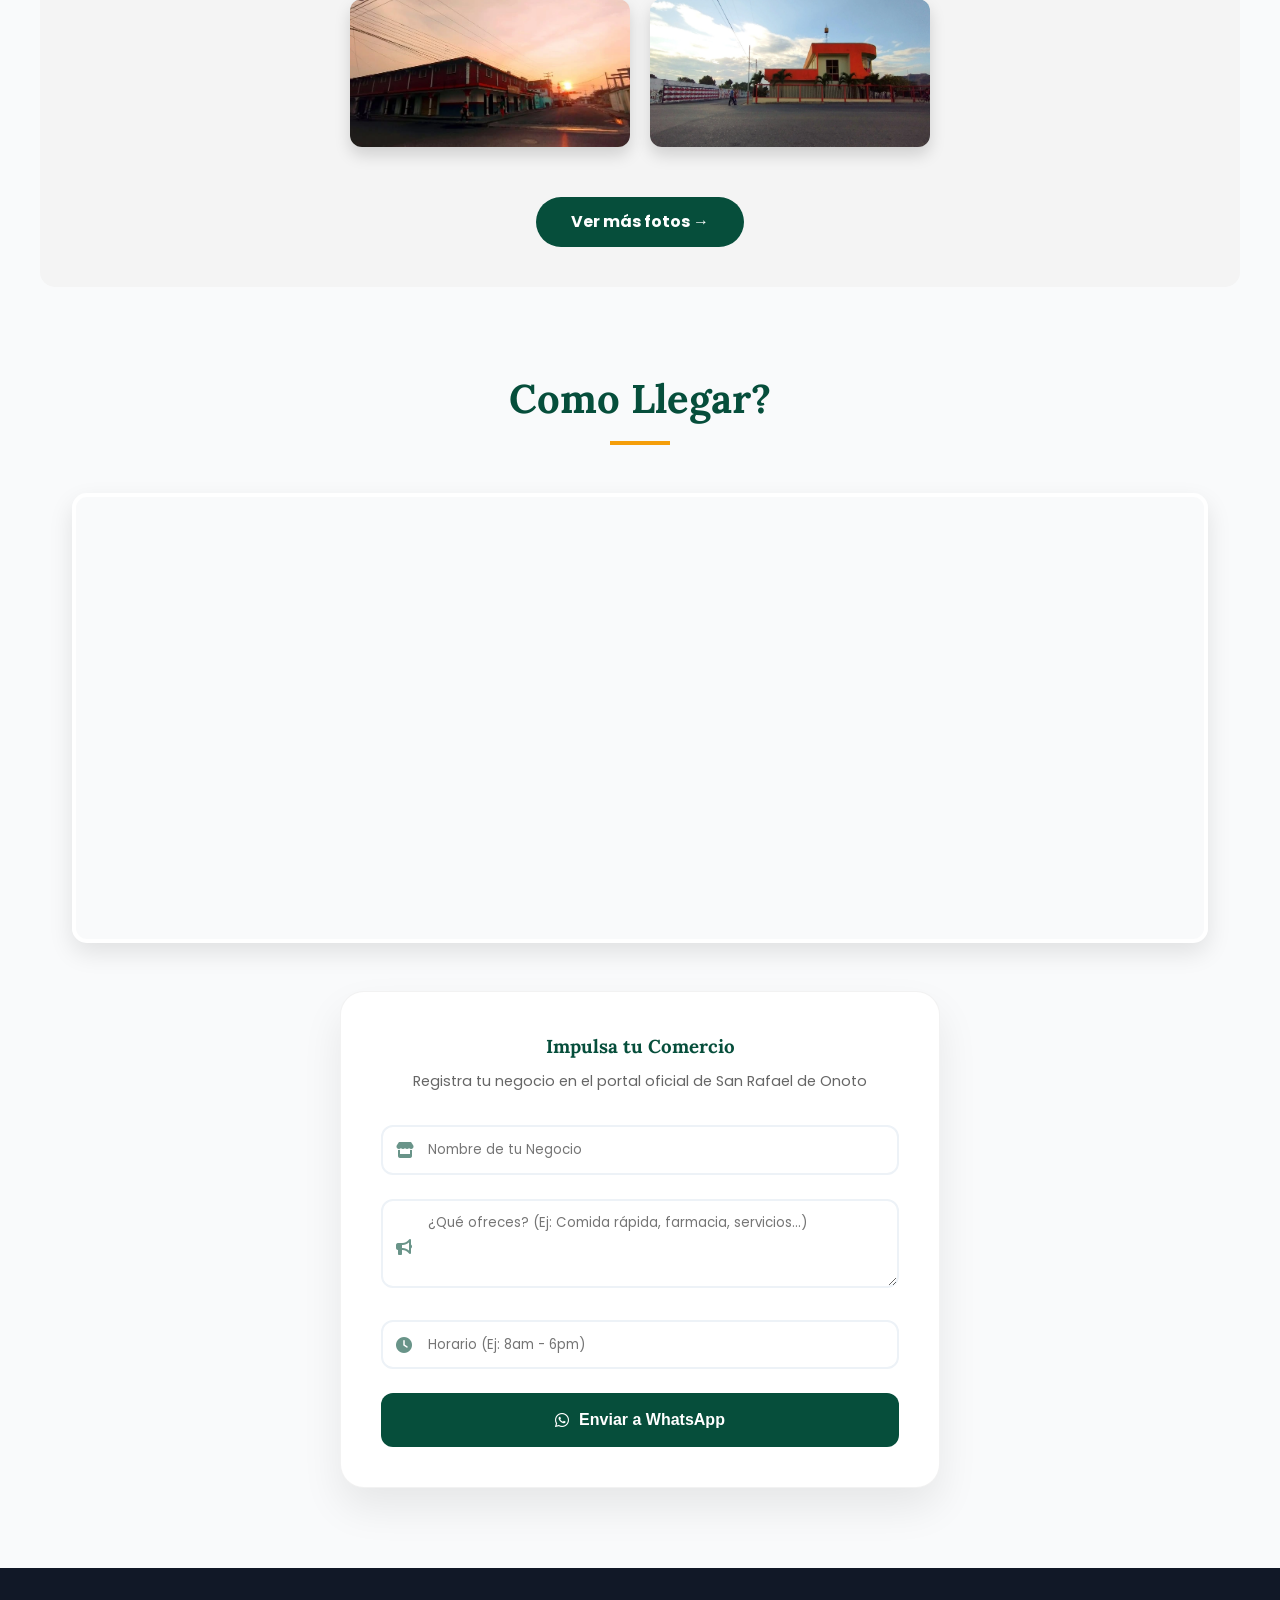
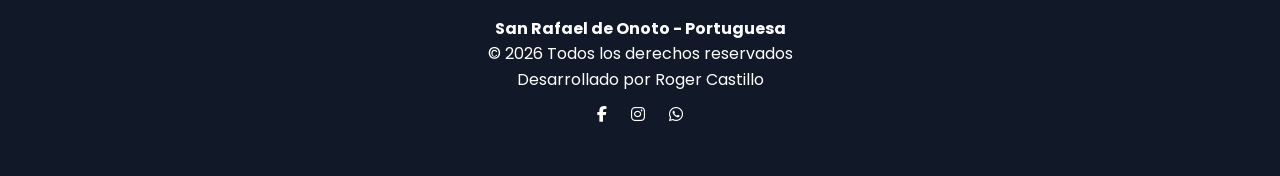
==== commit fefb1d73: "Add files via upload" ====
--- a/index.html
+++ b/index.html
@@ -272,7 +272,7 @@
             <div class="nav-links" id="navLinks">
                 <a href="#historia" onclick="toggleMenu()">Reseña</a>
                <a href="ubicacion.html" class="btn-turismo">Turismo</a>
-                <a href="#comercio" onclick="toggleMenu()">Comercios</a>
+                <a href="categorias.html" onclick="toggleMenu()">Comercios</a>
                 <a href="#galeria" onclick="toggleMenu()">Galería</a>
                 <a href="prensa.html" onclick="toggleMenu()">Prensa</a>
                 <a href="#registro" onclick="toggleMenu()">Unirse</a>
@@ -295,49 +295,20 @@
                 <h3>Parroquias</h3>
                 <p>Administrativamente, está conformado por tres parroquias: San Rafael de Onoto, Santa Fe y Thermo Morles. La vida política y social se concentra en la capital municipal, donde destacan espacios emblemáticos como la Plaza Bolívar, la Iglesia Parroquial San Rafael Arcángel y el Bulevar, que funcionan como puntos de encuentro comunitario y cultural.</p>
             </div>
-            <div class="history-img"><img src="agricolas.jpg" alt="Reseña histórica y orígenes del Municipio San Rafael de Onoto"></div>
+            <div class="history-img"><img src="agricolas.webp" alt="Reseña histórica y orígenes del Municipio San Rafael de Onoto"></div>
         </div>
 
     </section>
 
-    <section id="comercio">
-        <h2 class="section-title">Emprendimientos Locales</h2>
-        <div class="business-container">
-            <div class="business-item">
-                <div class="business-header">
-                    <div style="display:flex; align-items:center; gap:15px;"><i class="fas fa-store" style="font-size:2rem; color:var(--primary-color)"></i><h3>Almacén Omaira Center C.A.</h3></div>
-                    <a href="https://wa.me/584125564856" class="contact-btn" target="_blank"><i class="fab fa-whatsapp"></i> Contactar</a>
-                </div>
-                <div class="business-images">
-                    <div class="business-img-box"><img src="Comercio local Omaira center.jpg" onclick="openModal(this.src)"><span>El Local</span></div>
-                    <div class="business-img-box"><img src="Comida Omaira center.jpg" onclick="openModal(this.src)"><span>Productos</span></div>
-                     <div class="business-img-box"><img src="Panes Omaira center.jpg" onclick="openModal(this.src)"><span>Productos</span></div>
-                </div>
-                <p>Es el supermercado líder en San Rafael de Onoto, ofreciendo una amplia variedad de víveres, productos de la cesta básica, artículos de limpieza e higiene personal.</p>
-            </div>
-            <div class="business-item">
-                <div class="business-header">
-                    <div style="display:flex; align-items:center; gap:15px;"><i class="fas fa-store" style="font-size:2rem; color:var(--primary-color)"></i><h3>Expendio de Medicinas Don Jesús C.A.</h3></div>
-                    <a href="https://wa.me/584125564856" class="contact-btn" target="_blank"><i class="fab fa-whatsapp"></i> Contactar</a>
-                </div>
-                <div class="business-images">
-                    <div class="business-img-box"><img src="Expendio de Medicinas Don Jesus.jpeg" onclick="openModal(this.src)"><span>El Local</span></div>
-                    <div class="business-img-box"><img src="Expendio de Medicinas Don Jesus 2.jpeg" onclick="openModal(this.src)"><span>Productos</span></div>
-                    <div class="business-img-box"><img src="Expendio de Medicinas Don Jesus 3.jpeg" onclick="openModal(this.src)"><span>Productos</span></div>
-                </div>
-                <p>Es la farmacia de confianza en San Rafael de Onoto, ofreciendo una amplia gama de medicamentos, insumos médicos y productos de cuidado personal. Nos destacamos por nuestra atención experta, precios accesibles y el compromiso constante con la salud y el bienestar de nuestra comunidad.</p>
-            </div>
-        </div>
-    </section>
 
    <section id="galeria" style="text-align: center; padding: 40px 20px; background-color: #f4f4f4; border-radius: 15px;">
     <h2 style="font-family: sans-serif; color: #064e3b;">Nuestra Galería</h2>
     
     <div style="display: flex; justify-content: center; gap: 20px; flex-wrap: wrap;">
-        <img src="referencia 1.jpeg" onclick="abrirImagen(this.src)" alt="Foto 1" 
+        <img src="referencia 1.webp" onclick="abrirImagen(this.src)" alt="Foto 1" 
              style="width: 100%; max-width: 280px; cursor: pointer; border-radius: 12px; box-shadow: 0 8px 16px rgba(0,0,0,0.15);">
         
-        <img src="referencia 2.jpeg" onclick="abrirImagen(this.src)" alt="Foto 2" 
+        <img src="referencia 2.webp" onclick="abrirImagen(this.src)" alt="Foto 2" 
              style="width: 100%; max-width: 280px; cursor: pointer; border-radius: 12px; box-shadow: 0 8px 16px rgba(0,0,0,0.15);">
     </div>
 
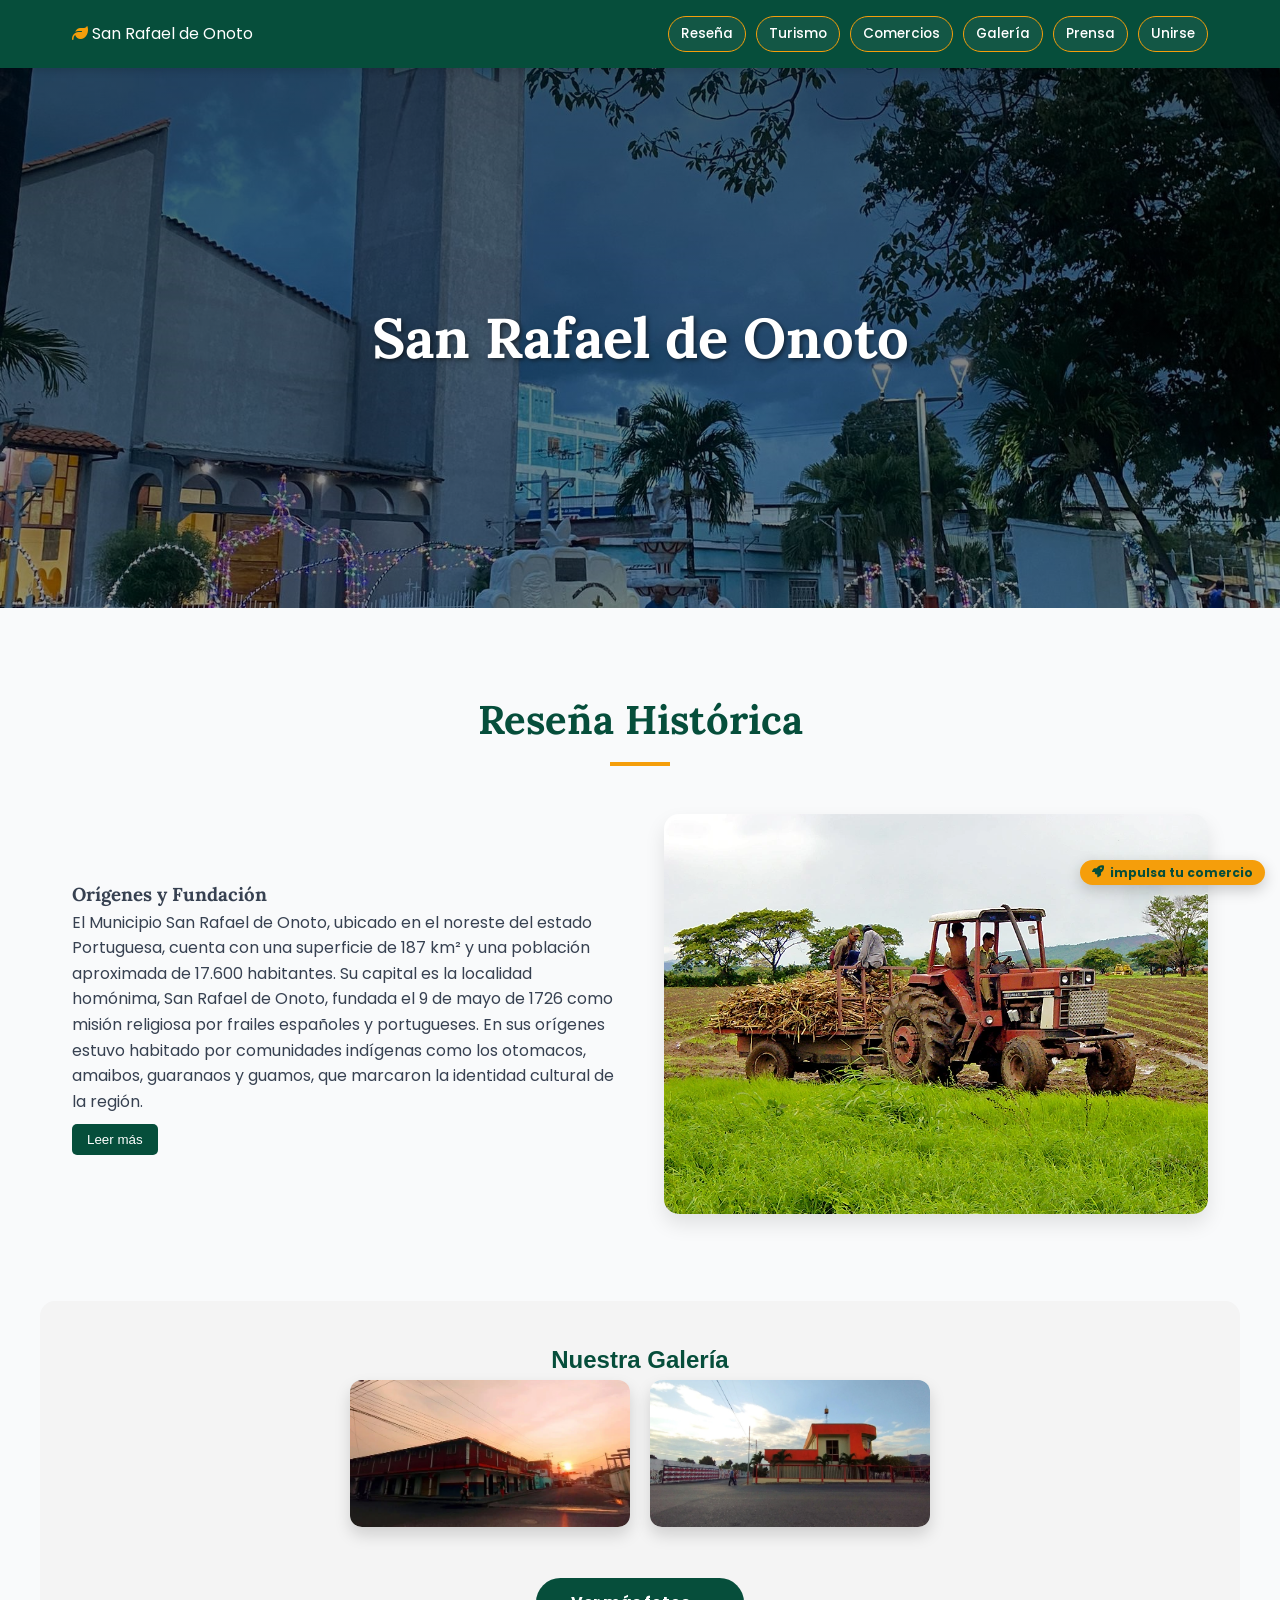
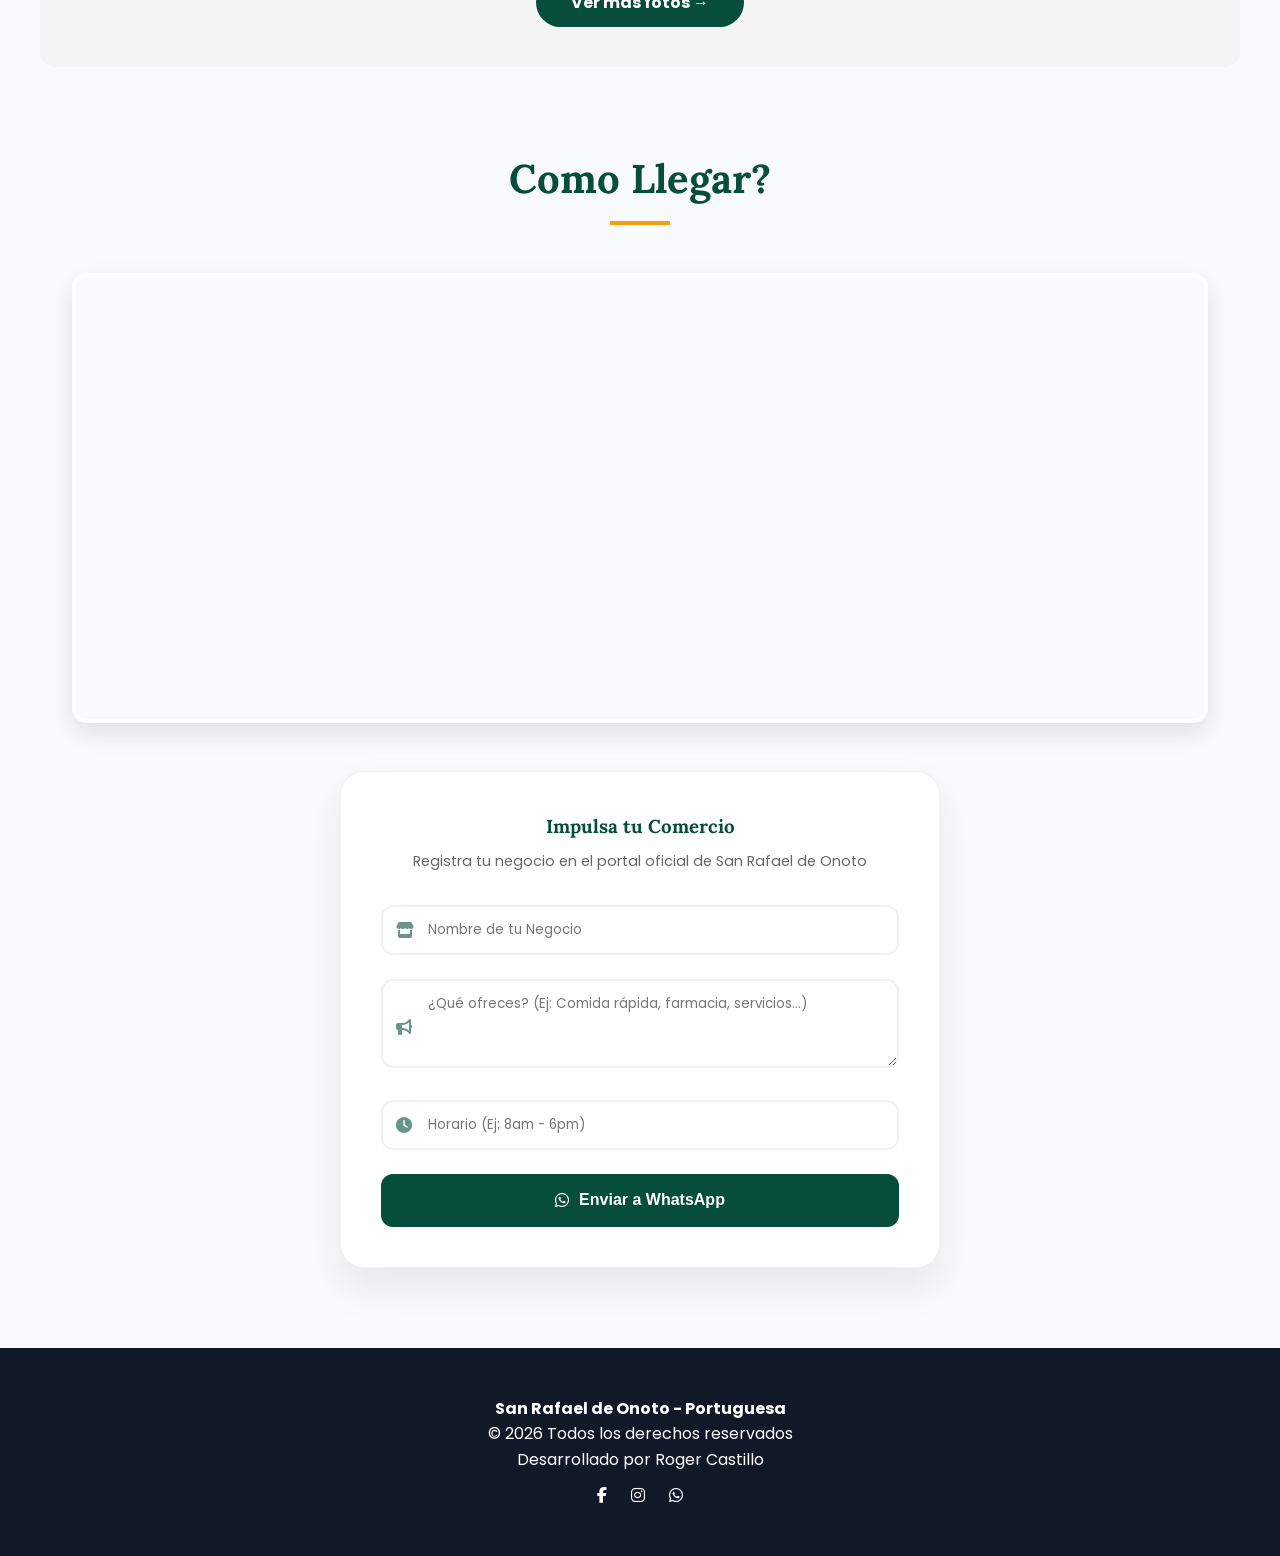
==== commit c1530ddc: "Add files via upload" ====
--- a/index.html
+++ b/index.html
@@ -111,22 +111,6 @@
         /* --- Historia --- */
         .history-grid { display: grid; grid-template-columns: 1fr 1fr; gap: 3rem; align-items: center; }
         .history-img img { width: 100%; height: 400px; object-fit: cover; border-radius: 15px; box-shadow: 0 10px 20px rgba(0,0,0,0.1); }
-
-        /* --- Turismo --- */
-        .tourism-grid { display: grid; grid-template-columns: repeat(auto-fit, minmax(250px, 1fr)); gap: 1.5rem; }
-        .place-card { position: relative; height: 300px; border-radius: 15px; overflow: hidden; box-shadow: 0 10px 15px rgba(0,0,0,0.1); cursor: pointer; }
-        .place-card img { width: 100%; height: 100%; object-fit: cover; transition: 0.5s; }
-        .place-info { position: absolute; bottom: 0; width: 100%; padding: 1.2rem; background: linear-gradient(to top, rgba(0,0,0,0.9), transparent); color: orange; }
-
-        /* --- Comercios (2 imágenes por negocio) --- */
-        .business-container { display: flex; flex-direction: column; gap: 3rem; }
-        .business-item { background: white; padding: 2rem; border-radius: 20px; box-shadow: 0 5px 15px rgba(0,0,0,0.05); border-left: 6px solid var(--secondary-color); }
-        .business-header { display: flex; justify-content: space-between; align-items: center; flex-wrap: wrap; gap: 10px; margin-bottom: 1.5rem; }
-        .business-images { display: grid; grid-template-columns: 1fr 1fr; gap: 1rem; margin-bottom: 1rem; }
-        .business-img-box { height: 180px; border-radius: 10px; overflow: hidden; position: relative; }
-        .business-img-box img { width: 100%; height: 100%; object-fit: cover; cursor: pointer; transition: 0.3s; }
-        .business-img-box span { position: absolute; bottom: 5px; left: 5px; background: rgba(0,0,0,0.6); color: white; font-size: 0.7rem; padding: 2px 8px; border-radius: 4px; }
-        .contact-btn { background: var(--whatsapp-green); color: white; padding: 8px 15px; border-radius: 8px; font-weight: bold; display: flex; align-items: center; gap: 8px; }
 
         /* --- Galería --- */
         .gallery-grid { display: grid; grid-template-columns: repeat(auto-fit, minmax(250px, 1fr)); gap: 1rem; }
@@ -229,7 +213,7 @@
     position: fixed;
     bottom: 20px;
     right: 20px;
-    background-color: #1d6715;
+    background-color: #064e3b;
     color: white;
     border: none;
     border-radius: 50px;
@@ -248,6 +232,118 @@
     0%, 20%, 50%, 80%, 100% {transform: translateY(0);}
     40% {transform: translateY(-10px);}
     60% {transform: translateY(-5px);}
+}
+
+    /*Boton de ver mas de la reseña historica*/
+.btn-leer {
+  background-color: #064e3b; /* Azul estilo Vercel */
+  color: white;
+  border: none;
+  padding: 8px 15px;
+  border-radius: 5px;
+  cursor: pointer;
+  margin-top: 10px;
+  font-family: sans-serif;
+}
+
+.btn-leer:hover {
+  background-color: #064e3b;
+}
+     /* Listas de parroquias/Botones*/
+.lista-parroquias {
+  list-style: none;
+  padding: 0;
+}
+
+.lista-parroquias li {
+  background: var(--card-bg);
+  margin-bottom: 10px;
+  padding: 10px;
+  border-left: 4px solid #043a2c;
+  border-radius: 5px;
+  box-shadow: 0 2px 5px rgba(0,0,0,0.05);
+}
+
+.contenedor-mapa-pro {
+    border-radius: 15px;
+    overflow: hidden;
+    border: 2px solid var(--accent-color);
+    box-shadow: 0 8px 20px rgba(0,0,0,0.2);
+    margin-bottom: 20px;
+}
+
+.botones-grid {
+    display: grid;
+    grid-template-columns: repeat(auto-fit, minmax(180px, 1fr));
+    gap: 10px;
+}
+
+.btn-loc {
+    background-color: var(--card-bg);
+    color: var(--text-color);
+    border: 1px solid var(--accent-color);
+    padding: 10px;
+    text-align: center;
+    text-decoration: none;
+    border-radius: 8px;
+    font-size: 0.9rem;
+    transition: 0.3s;
+}
+
+.btn-loc:hover {
+    background-color: var(--accent-color);
+    color: #043a2c
+}
+
+/* Esta es la etiqueta que envuelve a todos los botones */
+.contenedor-ubicaciones {
+    background-color: var(--card-bg); /* Usa el fondo de tus tarjetas */
+    padding: 20px;
+    border-radius: 12px;
+    border: 1px solid rgba(0, 112, 243, 0.2);
+    margin-top: 15px;
+    box-shadow: 0 4px 10px rgba(0,0,0,0.05);
+}
+
+.titulo-ubicaciones {
+    margin-top: 0;
+    margin-bottom: 15px;
+    font-size: 1rem;
+    color: var(--accent-color);
+    text-align: center;
+}
+
+.botones-grid {
+    display: grid;
+    grid-template-columns: 1fr; /* Uno debajo del otro en móvil */
+    gap: 10px;
+}
+
+/* Si la pantalla es más ancha (PC), se ponen en fila */
+@media (min-width: 600px) {
+    .botones-grid {
+        grid-template-columns: repeat(3, 1fr);
+    }
+}
+
+.btn-loc {
+    display: flex;
+    align-items: center;
+    justify-content: center;
+    background: #064e3b;
+    color: #edf2f7;
+    padding: 10px;
+    text-decoration: none;
+    border-radius: 8px;
+    font-weight: 500;
+    font-size: 0.9rem;
+    transition: 0.3s;
+    border: 1px solid #043a2c;
+}
+
+.btn-loc:hover {
+    background: #043a2c;
+    color: white;
 }
     </style>
 
@@ -290,14 +386,69 @@
             <div class="history-text">
                 <h3>Orígenes y Fundación</h3>
                 <p>El Municipio San Rafael de Onoto, ubicado en el noreste del estado Portuguesa, cuenta con una superficie de 187 km² y una población aproximada de 17.600 habitantes. Su capital es la localidad homónima, San Rafael de Onoto, fundada el 9 de mayo de 1726 como misión religiosa por frailes españoles y portugueses. En sus orígenes estuvo habitado por comunidades indígenas como los otomacos, amaibos, guaranaos y guamos, que marcaron la identidad cultural de la región.</p>
-                <h3>Geografía y Clima</h3>
-                <p>Geográficamente, el municipio se distingue por la presencia del río Cojedes, que atraviesa su territorio, y por el Embalse Las Majaguas, una de las obras hidráulicas más importantes de Venezuela, que sostiene la producción agrícola mediante un sistema de riego que beneficia a cientos de productores. El clima es cálido, con una temperatura promedio de 26,5 °C, y su paisaje combina montañas al norte con extensos llanos al sur.</p>
-                <h3>Parroquias</h3>
-                <p>Administrativamente, está conformado por tres parroquias: San Rafael de Onoto, Santa Fe y Thermo Morles. La vida política y social se concentra en la capital municipal, donde destacan espacios emblemáticos como la Plaza Bolívar, la Iglesia Parroquial San Rafael Arcángel y el Bulevar, que funcionan como puntos de encuentro comunitario y cultural.</p>
-            </div>
+           
+                <div id="texto-extra" style="display: none;">
+        <h3>📍 Orígenes y Fundación</h3>
+        <p>En sus orígenes estuvo habitado por comunidades indígenas como los otomacos, amaibos, guaranaos y guamos, que marcaron la identidad cultural de la región.</p>
+
+        <h3>🌍 Geografía y Clima</h3>
+        <p>Se distingue por la presencia del río Cojedes y el Embalse Las Majaguas. El clima es cálido, con una temperatura promedio de 26,5 °C.</p>
+
+<div class="tarjeta-parroquias">
+  <h3>📍 Nuestras Parroquias</h3>
+  <ul class="lista-parroquias">
+    <li><strong>San Rafael de Onoto:</strong> Centro del poder municipal y casco histórico.</li>
+    <li><strong>Santa Fe:</strong> Corazón productivo y agropecuario.</li>
+    <li><strong>Thermo Morales:</strong> Zona de expansión y tradición rural.</li>
+  </ul>
+</div>
+
+<section class="mapa-parroquias">
+    <h2 class="titulo-principal">Mapa de nuestras Parroquias</h2>
+    <div id="map-container" class="contenedor-mapa-pro">
+        <iframe 
+            src="https://www.google.com/maps/d/embed?mid=19FpooeBVlm5ZNOtrejW6S5zQ3rHzwtY&ehbc=2E312F" 
+            width="100%" 
+            height="250" 
+            style="border:0;" 
+            allowfullscreen="" 
+            loading="lazy">
+        </iframe>
+    </div>
+
+    <div class="enlaces-parroquias">
+        <p>Explora cada ubicación directamente:</p>
+      <div class="botones-grid">
+        <a href="https://www.google.com/maps/search/?api=1&query=San+Rafael+de+Onoto+Portuguesa" target="_blank" class="btn-loc">
+            📍 San Rafael (Capital)
+        </a>
+        <a href="https://www.google.com/maps/search/?api=1&query=Thermo+Morales+San+Rafael+de+Onoto+Portuguesa" target="_blank" class="btn-loc">
+            📍 Thermo Morales
+        </a>
+        <a href="https://maps.app.goo.gl/GA6GrF3CtzWsbaW57" target="_blank" class="btn-loc">
+            📍 Santa Fe
+        </a>
+    </div>
+</section>
+
+
+        <h3>🎭 Cultura</h3>
+        <p>Culturalmente, San Rafael de Onoto es un crisol de tradiciones llaneras. Cada 24 de octubre, el pueblo se detiene para honrar a su santo patrono, San Rafael Arcángel, en una festividad que mezcla la solemnidad religiosa con el júbilo del folklore: el arpa, el cuatro y las maracas resuenan en cada esquina, mientras que en las mangas de coleo se demuestra la destreza del hombre llanero. Entre leyendas de aparecidos como Pelayo y el aroma de los quesos artesanales y el pabellón criollo, el municipio se proyecta hoy no solo como un paso obligado por la Troncal 005, sino como un símbolo de la Venezuela trabajadora que se niega a olvidar sus raíces.</p>
+ 
+       <h3>💵 Economia</h3>
+       <p>🌾 Agricultura: Principal productor de arroz y maíz. El sistema de riego de Las Majaguas es el corazón de la producción.<br>
+      🐄 Ganadería: Cría de ganado vacuno y producción de quesos artesanales.<br>
+      🛒  Comercio: Estratégicamente ubicado en la Troncal 005, facilitando el intercambio de bienes entre el centro y occidente del país.</p>   
+    </div>
+
+
+    <button onclick="toggleResena()" id="boton-leer" class="btn-leer">Leer más</button>
+</div>
+
+
             <div class="history-img"><img src="agricolas.webp" alt="Reseña histórica y orígenes del Municipio San Rafael de Onoto"></div>
-        </div>
-
+           
+</div>
     </section>
 
 
@@ -488,6 +639,27 @@
     window.onclick = function(event) {
         if (event.target == document.getElementById("miModal")) { cerrarImagen(); }
     }
+
+    document.querySelectorAll('.btn-leer-mas').forEach(boton => {
+  boton.addEventListener('click', function() {
+    // Buscamos el texto extra que está justo antes del botón
+    const textoExtra = this.previousElementSibling.querySelector('.contenido-extra');
+    
+  })
+});
+
+function toggleResena() {
+  var extra = document.getElementById("texto-extra");
+  var boton = document.getElementById("boton-leer");
+
+  if (extra.style.display === "none") {
+    extra.style.display = "inline";
+    boton.innerHTML = "Leer menos";
+  } else {
+    extra.style.display = "none";
+    boton.innerHTML = "Leer más";
+  }
+}
     </script>
     
 </body>
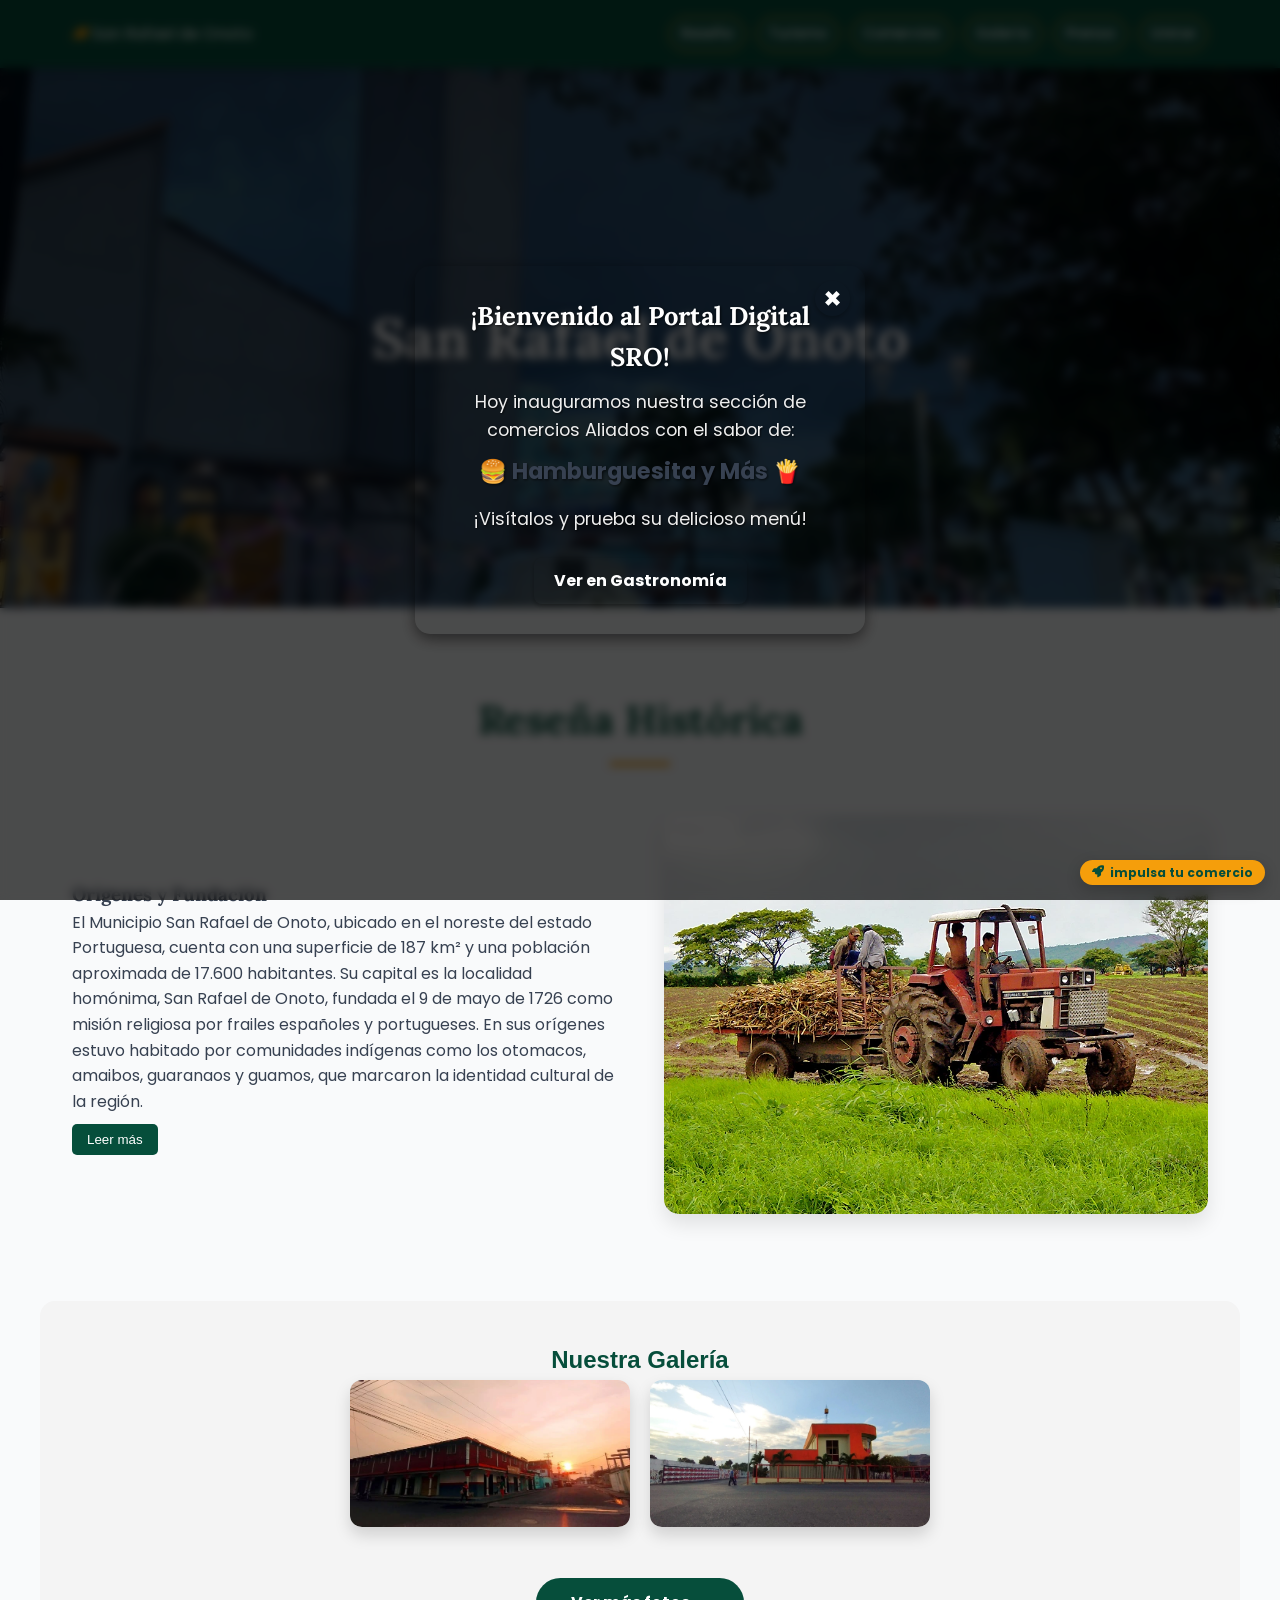
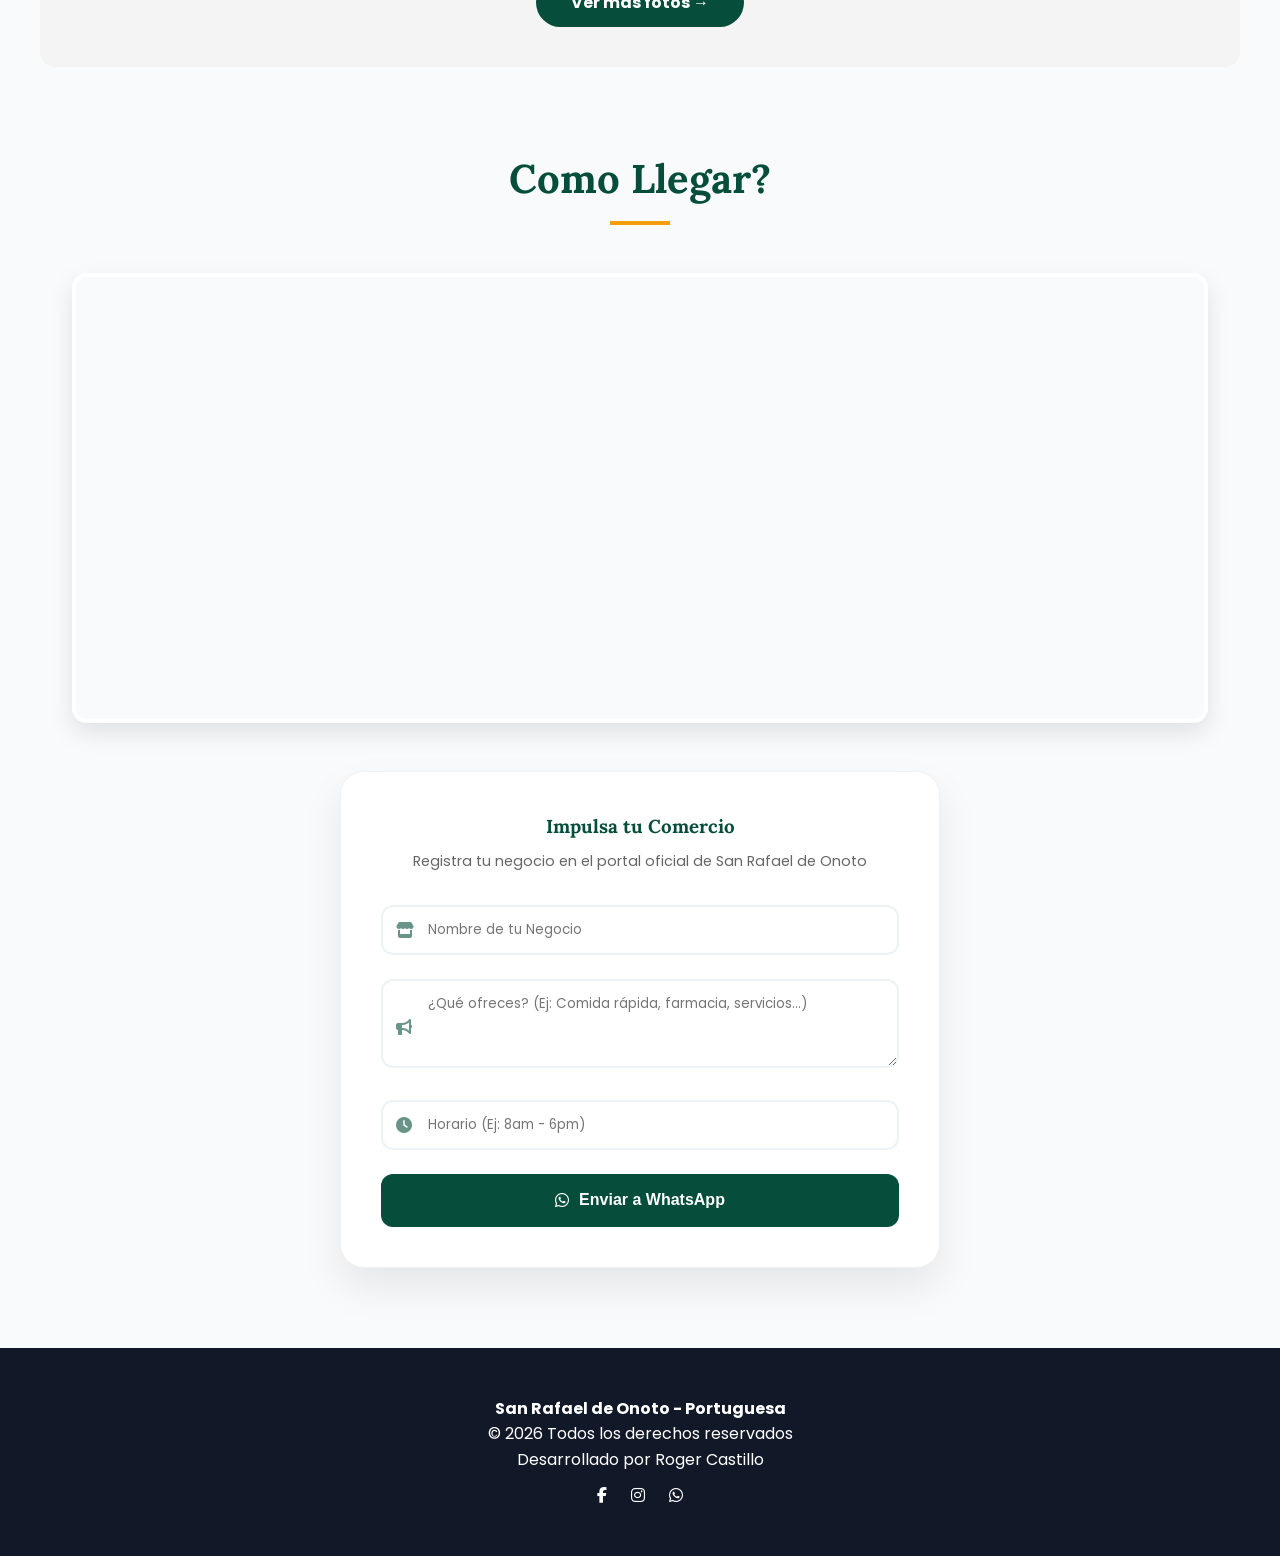
==== commit 13e696d4: "Add files via upload" ====
--- a/index.html
+++ b/index.html
@@ -345,6 +345,162 @@
     background: #043a2c;
     color: white;
 }
+
+/* --- Estilos para el Anuncio Flotante --- */
+.anuncio-flotante {
+    display: none; /* Por defecto está oculto */
+    position: fixed; /* Fijo en la pantalla */
+    top: 0;
+    left: 0;
+    width: 100%;
+    height: 100%;
+    background-color: rgba(0, 0, 0, 0.7); /* Fondo oscuro semitransparente */
+    justify-content: center; /* Centrar horizontalmente */
+    align-items: center; /* Centrar verticalmente */
+    z-index: 1000; /* Asegura que esté por encima de todo */
+    backdrop-filter: blur(5px); /* Efecto de desenfoque, si el navegador lo soporta */
+}
+
+.contenido-anuncio {
+    background-color: rgba(var(--color-background-rgb), 0.9); /* Fondo ligeramente transparente para ver el video */
+    padding: 30px;
+    border-radius: 15px;
+    box-shadow: 0 5px 15px rgba(0, 0, 0, 0.5);
+    text-align: center;
+    max-width: 450px; /* Ancho máximo del anuncio */
+    position: relative; /* Para posicionar el video y el contenido frontal */
+    overflow: hidden; /* Para que el video no se salga del borde redondeado */
+    color: var(--color-text);
+    animation: fadeIn 0.5s ease-out; /* Animación de aparición */
+    min-height: 250px; /* Altura mínima para que se vea el video */
+    display: flex; /* Para centrar el contenido frontal */
+    flex-direction: column;
+    justify-content: center;
+    align-items: center;
+}
+
+.video-fondo {
+    position: absolute;
+    top: 50%;
+    left: 50%;
+    min-width: 100%;
+    min-height: 100%;
+    width: auto;
+    height: auto;
+    z-index: -1; /* Manda el video al fondo */
+    transform: translate(-50%, -50%); /* Centra el video */
+    filter: brightness(0.6) blur(2px); /* Oscurece y desenfoca el video para que el texto sea legible */
+    object-fit: cover; /* Asegura que el video cubra todo el área sin distorsión */
+}
+
+.contenido-frontal {
+    position: relative; /* Asegura que el texto esté encima del video */
+    z-index: 1; /* Pone el texto por encima del video */
+    width: 100%;
+    /* No hay background-color aquí, el video es el fondo principal */
+}
+
+.cerrar-anuncio {
+    position: absolute; /* Relative al contenido-frontal */
+    top: -15px; /* Ajusta la posición para que la X no quede dentro del padding */
+    right: -15px;
+    font-size: 30px;
+    font-weight: bold;
+    color: #fff; /* Blanco para que resalte sobre el fondo oscuro del video */
+    background-color: var(--color-primary); /* Fondo para la X */
+    border-radius: 50%; /* Circular */
+    width: 35px;
+    height: 35px;
+    display: flex;
+    justify-content: center;
+    align-items: center;
+    cursor: pointer;
+    transition: background-color 0.3s ease;
+    box-shadow: 0 2px 5px rgba(0, 0, 0, 0.3);
+    z-index: 2; /* Para que esté por encima de todo */
+}
+
+.cerrar-anuncio:hover {
+    background-color: var(--color-secondary); /* Cambio de color al pasar el mouse */
+}
+
+/* Puedes mantener o eliminar .foto-comercio si decides no usar una imagen frontal junto al video */
+/* .foto-comercio {
+    max-width: 100px;
+    height: auto;
+    border-radius: 10px;
+    margin-bottom: 20px;
+    border: 3px solid var(--color-primary);
+} */
+
+.contenido-frontal h3 {
+    color: #fff; /* Texto blanco para que resalte */
+    margin-bottom: 10px;
+    font-size: 1.6em;
+    text-shadow: 1px 1px 3px rgba(0,0,0,0.7); /* Sombra para mejor legibilidad */
+}
+
+.contenido-frontal h4 {
+    color: var(--color-secondary); /* Usa el color secundario, o un amarillo/naranja que contraste */
+    margin-bottom: 15px;
+    font-size: 1.4em;
+    text-shadow: 1px 1px 3px rgba(0,0,0,0.7);
+}
+
+.contenido-frontal p {
+    margin-bottom: 10px;
+    font-size: 1.1em;
+    color: #eee; /* Gris claro para el texto de párrafo */
+    text-shadow: 1px 1px 2px rgba(0,0,0,0.7);
+}
+
+.btn-ver-mas {
+    display: inline-block;
+    background-color: var(--color-primary);
+    color: #fff;
+    padding: 10px 20px;
+    border-radius: 8px;
+    text-decoration: none;
+    font-weight: bold;
+    margin-top: 15px;
+    transition: background-color 0.3s ease;
+    box-shadow: 0 2px 5px rgba(0,0,0,0.3);
+}
+
+.btn-ver-mas:hover {
+    background-color: var(--color-secondary);
+}
+
+/* Animación de aparición */
+@keyframes fadeIn {
+    from { opacity: 0; transform: scale(0.9); }
+    to { opacity: 1; transform: scale(1); }
+}
+
+/* Media Queries para pantallas pequeñas */
+@media (max-width: 500px) {
+    .contenido-anuncio {
+        margin: 20px;
+        padding: 25px 20px; /* Ajusta el padding para móviles */
+        max-width: 90%;
+    }
+    .cerrar-anuncio {
+        font-size: 25px;
+        right: -10px;
+        top: -10px;
+        width: 30px;
+        height: 30px;
+    }
+    .contenido-frontal h3 {
+        font-size: 1.4em;
+    }
+    .contenido-frontal h4 {
+        font-size: 1.2em;
+    }
+    .contenido-frontal p {
+        font-size: 0.95em;
+    }
+}
     </style>
 
     <head>
@@ -661,6 +817,38 @@
   }
 }
     </script>
-    
+    <div id="anuncioFlotante" class="anuncio-flotante">
+    <div class="contenido-anuncio">
+        <video autoplay muted loop playsinline class="video-fondo">
+            <source src="anuncio hamburguesita.mp4" type="video/mp4">
+            Tu navegador no soporta el elemento de video.
+        </video>
+
+        <div class="contenido-frontal">
+            <span class="cerrar-anuncio" onclick="cerrarAnuncio()">&times;</span>
+            <h3>¡Bienvenido al Portal Digital SRO!</h3>
+            <p>Hoy inauguramos nuestra sección de comercios Aliados con el sabor de:</p>
+            <h4>🍔 Hamburguesita y Más 🍟</h4>
+            <p>¡Visítalos y prueba su delicioso menú!</p>
+            <a href="./gastronomia.html#hamburguesita" class="btn-ver-mas" onclick="cerrarAnuncio()">Ver en Gastronomía</a>
+        </div>
+    </div>
+</div>
+
+<script>
+    // Función para mostrar el anuncio (se ejecuta cuando la página carga)
+    window.onload = function() {
+        // Solo muestra el anuncio una vez por sesión del navegador
+        if (!sessionStorage.getItem('anuncioMostrado')) {
+            document.getElementById('anuncioFlotante').style.display = 'flex';
+            sessionStorage.setItem('anuncioMostrado', 'true'); // Marca que ya se mostró
+        }
+    }
+
+    // Función para cerrar el anuncio
+    function cerrarAnuncio() {
+        document.getElementById('anuncioFlotante').style.display = 'none';
+    }
+</script>
 </body>
 </html>
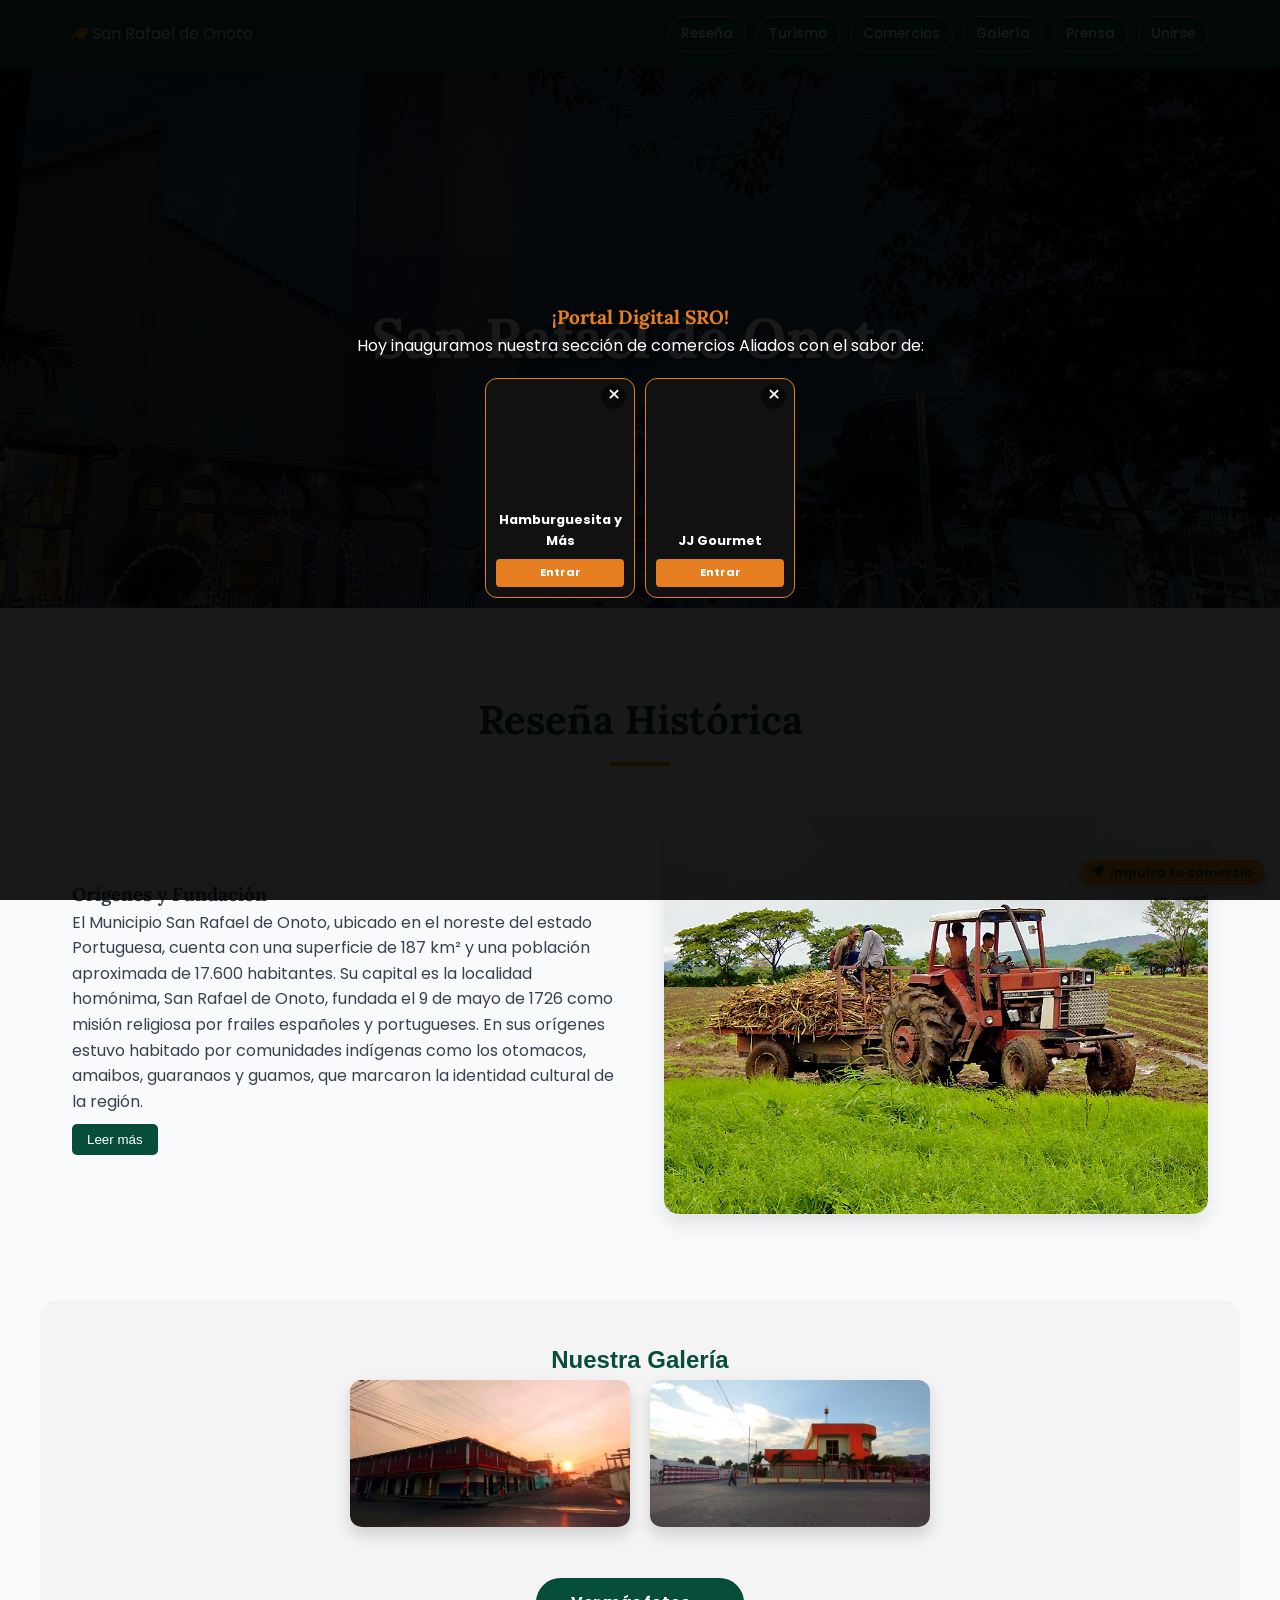
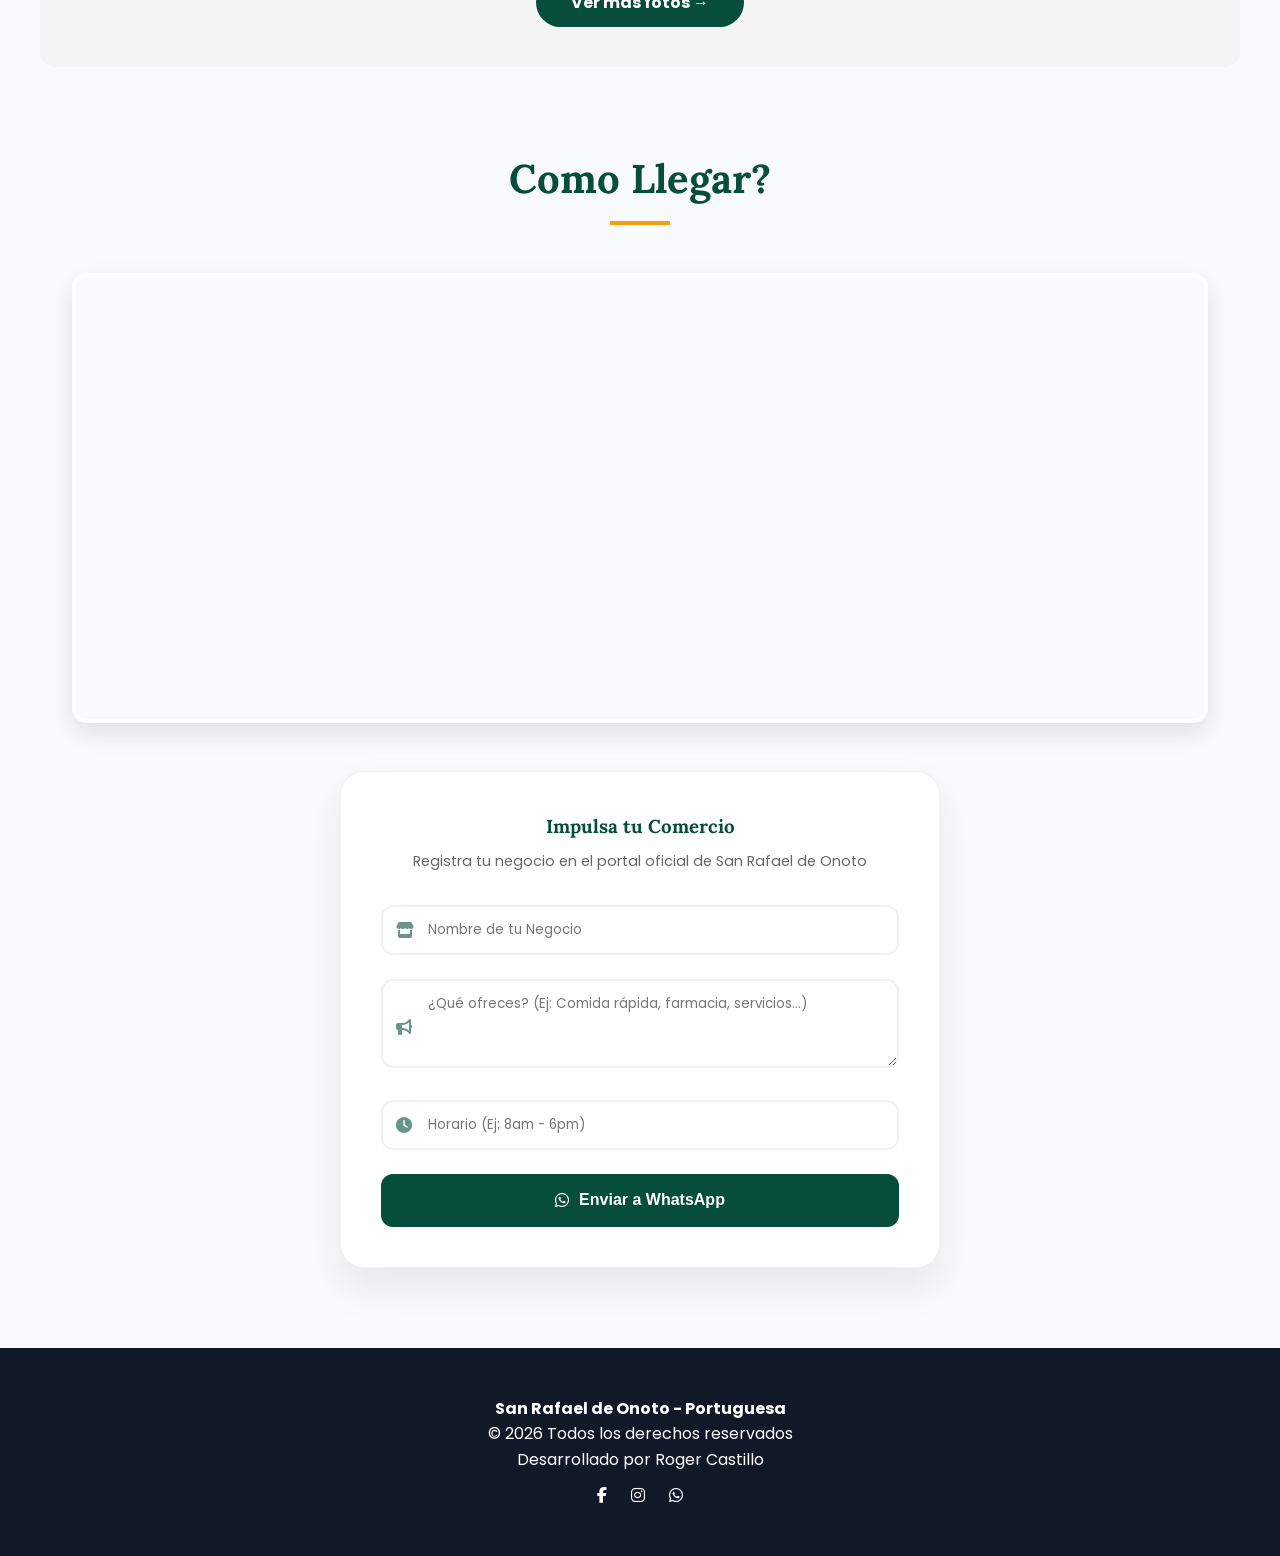
==== commit f2b14261: "Add files via upload" ====
--- a/index.html
+++ b/index.html
@@ -501,6 +501,110 @@
         font-size: 0.95em;
     }
 }
+
+.overlay-publicidad {
+    position: fixed;
+    inset: 0;
+    background: rgba(0, 0, 0, 0.9);
+    z-index: 10000;
+    display: flex;
+    flex-direction: column;
+    justify-content: center;
+    align-items: center;
+    padding: 10px;
+}
+
+.bienvenida-mini {
+    text-align: center;
+    color: white;
+    margin-bottom: 20px;
+}
+
+.bienvenida-mini h2 { 
+    color: #e67e22; 
+    font-size: 1.2rem; 
+}
+
+.contenedor-anuncios-mobile {
+    display: flex;
+    justify-content: center;
+    gap: 10px; /* Espacio pequeño entre ellos */
+    width: 100%;
+}
+
+.mini-card {
+    width: 150px; /* Tamaño reducido */
+    height: 220px; /* Formato vertical tipo historia */
+    background: #111;
+    border-radius: 12px;
+    overflow: hidden;
+    border: 1.5px solid #e67e22;
+    position: relative;
+}
+
+.mini-card video {
+    width: 100%;
+    height: 100%;
+    object-fit: cover;
+    opacity: 0.5;
+}
+
+.mini-info {
+    position: absolute;
+    inset: 0;
+    display: flex;
+    flex-direction: column;
+    justify-content: flex-end;
+    padding: 10px;
+    text-align: center;
+}
+
+.mini-info h4 { 
+    color: white; 
+    font-size: 0.8rem; 
+    margin-bottom: 8px; 
+}
+
+.mini-x {
+    position: absolute;
+    top: 5px;
+    right: 8px;
+    color: white;
+    font-size: 22px;
+    line-height: 1;
+    cursor: pointer;
+    background: rgba(0,0,0,0.5);
+    border-radius: 50%;
+    width: 25px;
+    height: 25px;
+}
+
+.mini-btn {
+    background: #e67e22;
+    color: white;
+    text-decoration: none;
+    font-size: 0.7rem;
+    padding: 5px;
+    border-radius: 4px;
+    font-weight: bold;
+}
+
+/* Si el celular es muy angosto (iPhone SE, etc) */
+@media (max-width: 330px) {
+    .mini-card video {
+    width: 100%;
+    height: 100%;
+    object-fit: cover;
+    opacity: 0.6; /* Mantengo la opacidad para que no brille tanto */
+    
+    /* ESTA ES LA MAGIA */
+    filter: blur(1px); 
+    
+    /* Truco de ingeniero: el blur a veces crea bordes blancos, 
+       esta escala los elimina */
+    transform: scale(1.1); 
+}
+}
     </style>
 
     <head>
@@ -817,38 +921,53 @@
   }
 }
     </script>
-    <div id="anuncioFlotante" class="anuncio-flotante">
-    <div class="contenido-anuncio">
-        <video autoplay muted loop playsinline class="video-fondo">
-            <source src="anuncio hamburguesita.mp4" type="video/mp4">
-            Tu navegador no soporta el elemento de video.
-        </video>
-
-        <div class="contenido-frontal">
-            <span class="cerrar-anuncio" onclick="cerrarAnuncio()">&times;</span>
-            <h3>¡Bienvenido al Portal Digital SRO!</h3>
-            <p>Hoy inauguramos nuestra sección de comercios Aliados con el sabor de:</p>
-            <h4>🍔 Hamburguesita y Más 🍟</h4>
-            <p>¡Visítalos y prueba su delicioso menú!</p>
-            <a href="./gastronomia.html#hamburguesita" class="btn-ver-mas" onclick="cerrarAnuncio()">Ver en Gastronomía</a>
+  
+         <div id="contenedorPublicidad" class="overlay-publicidad">
+    
+    <div class="bienvenida-mini">
+        <h2>¡Portal Digital SRO!</h2>
+        <p>Hoy inauguramos nuestra sección de comercios Aliados con el sabor de:</p>
+    </div>
+
+    <div class="contenedor-anuncios-mobile">
+        
+        <div id="anuncio_hamb" class="mini-card">
+            <video autoplay muted loop playsinline>
+                <source src="anuncio hamburguesita.mp4" type="video/mp4">
+            </video>
+            <div class="mini-info">
+                <span class="mini-x" onclick="verificarCierre('anuncio_hamb')">&times;</span>
+                <h4>Hamburguesita y Más</h4>
+                <a href="gastronomia.html#hamburguesita" class="mini-btn">Entrar</a>
+            </div>
         </div>
+
+        <div id="anuncio_jj" class="mini-card">
+            <video autoplay muted loop playsinline>
+                <source src="local jj gourmet.mp4" type="video/mp4">
+            </video>
+            <div class="mini-info">
+                <span class="mini-x" onclick="verificarCierre('anuncio_jj')">&times;</span>
+                <h4>JJ Gourmet</h4>
+                <a href="JJ Gourmet.html" class="mini-btn">Entrar</a>
+            </div>
+        </div>
+
     </div>
 </div>
 
 <script>
-    // Función para mostrar el anuncio (se ejecuta cuando la página carga)
-    window.onload = function() {
-        // Solo muestra el anuncio una vez por sesión del navegador
-        if (!sessionStorage.getItem('anuncioMostrado')) {
-            document.getElementById('anuncioFlotante').style.display = 'flex';
-            sessionStorage.setItem('anuncioMostrado', 'true'); // Marca que ya se mostró
-        }
-    }
-
-    // Función para cerrar el anuncio
-    function cerrarAnuncio() {
-        document.getElementById('anuncioFlotante').style.display = 'none';
-    }
+   let cerrados = 0;
+function verificarCierre(id) {
+    document.getElementById(id).style.display = 'none';
+    cerrados++;
+    if (cerrados >= 2) {
+        document.getElementById('contenedorPublicidad').style.display = 'none';
+        document.body.style.overflow = 'auto';
+    }
+}
+document.body.style.overflow = 'hidden';
+
 </script>
 </body>
 </html>
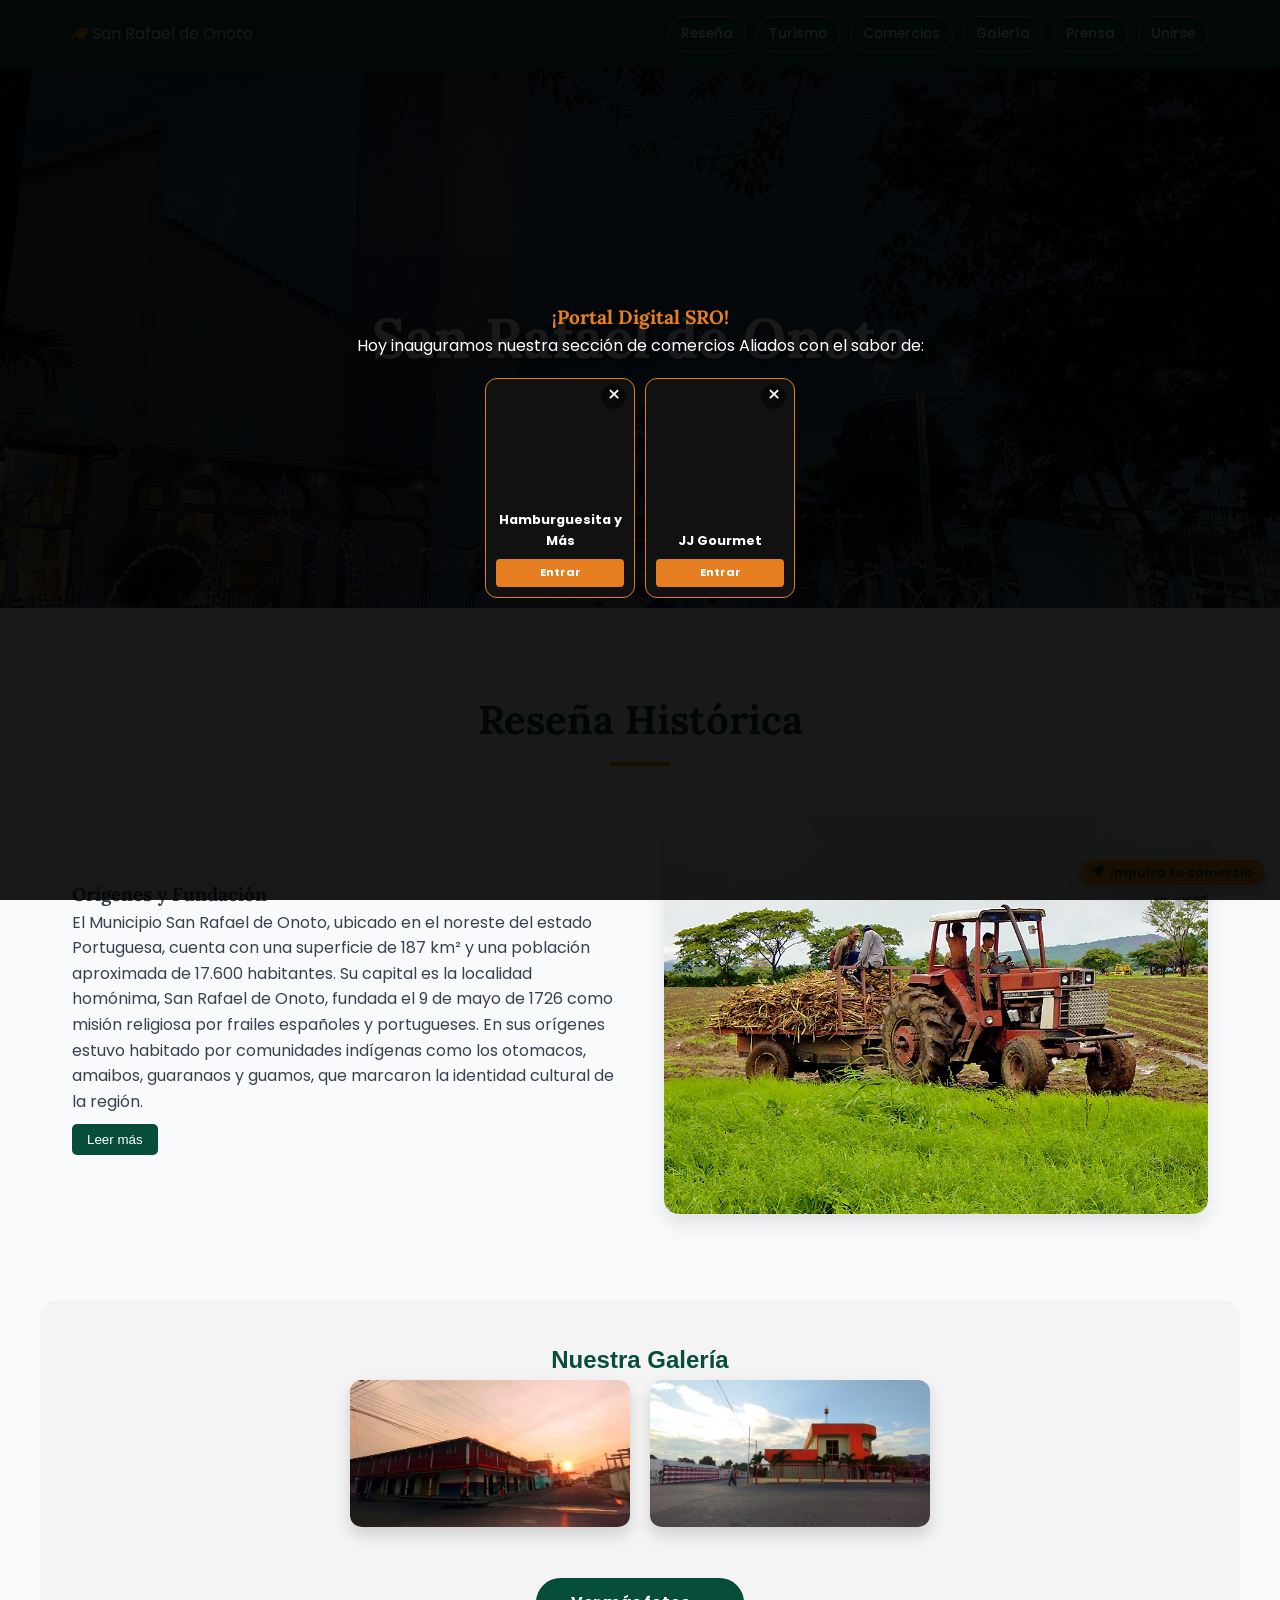
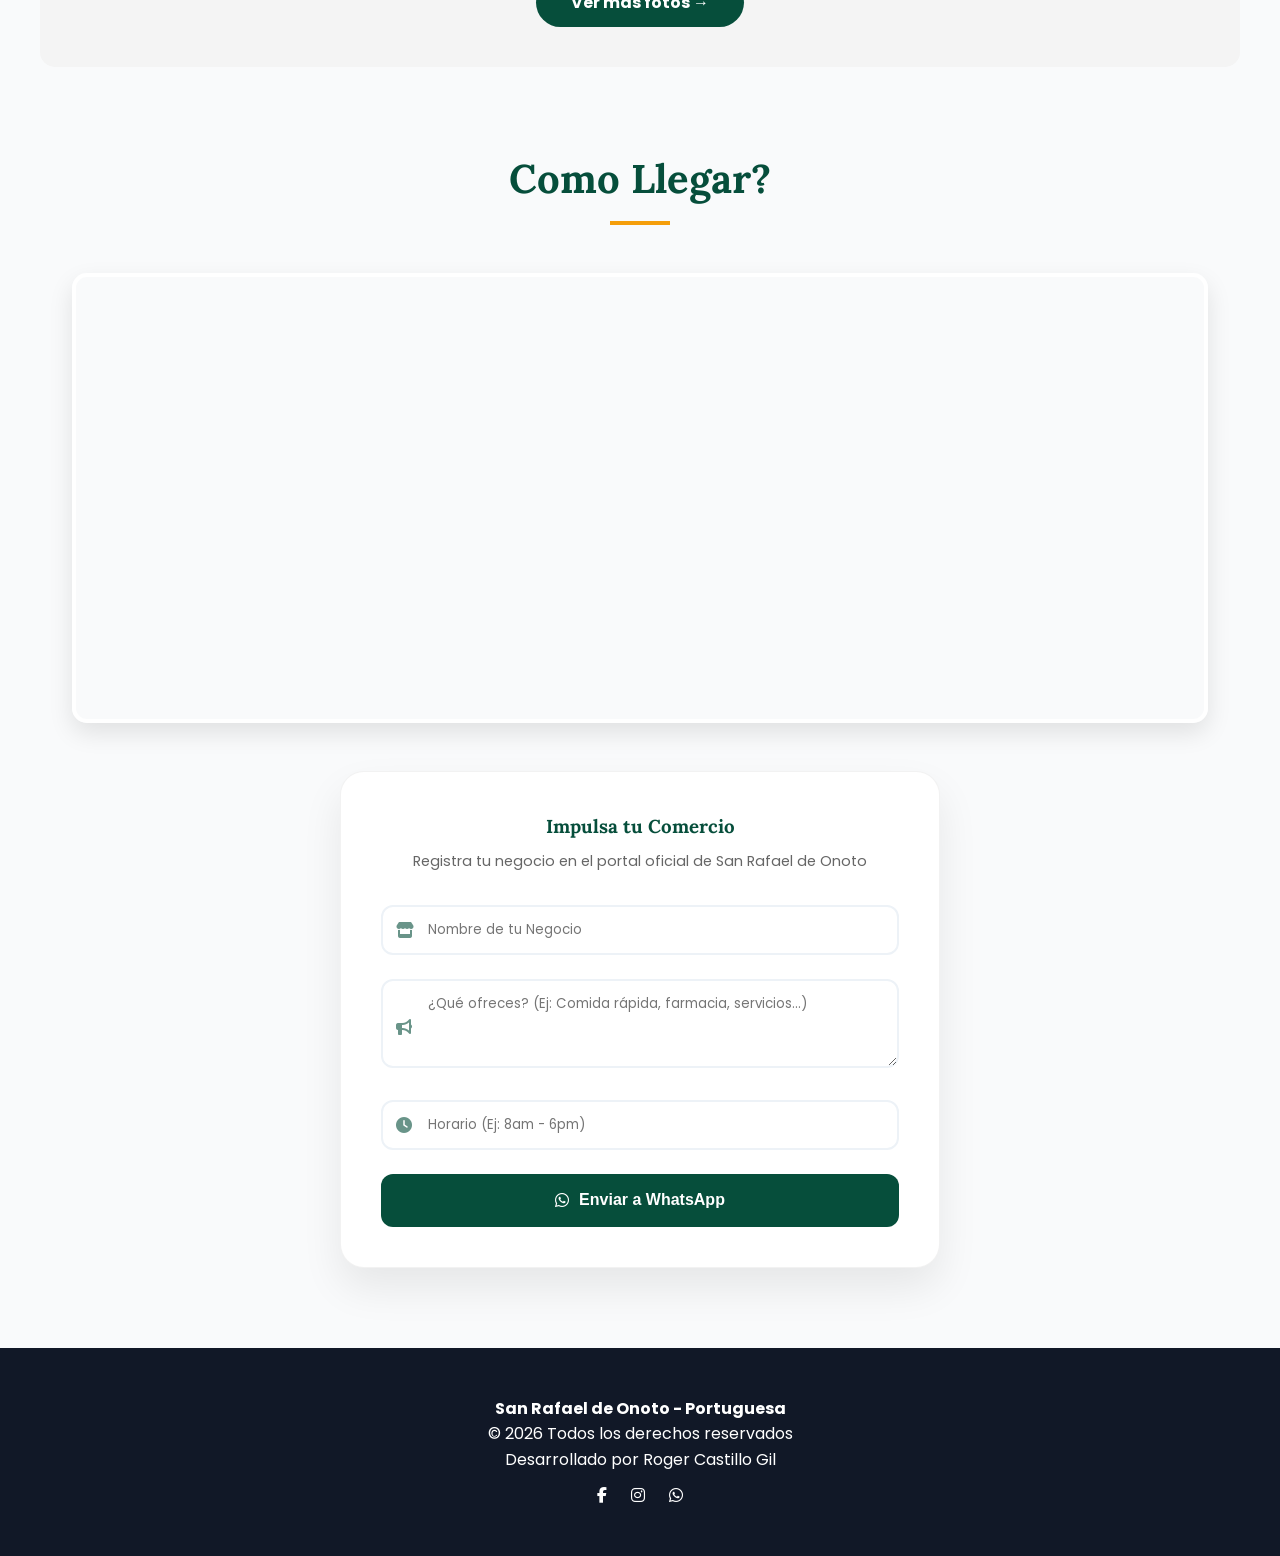
==== commit a31285f6: "Update print statement from 'Hello' to 'Goodbye'" ====
--- a/index.html
+++ b/index.html
@@ -777,7 +777,7 @@
     <footer>
         <p><strong>San Rafael de Onoto - Portuguesa</strong></p>
         <p>© 2026 Todos los derechos reservados</p>
-        <p>Desarrollado por Roger Castillo</p>
+        <p>Desarrollado por Roger Castillo Gil</p>
         <div style="margin-top:10px;">
             <a href="https://www.facebook.com/profile.php?id=61587070744327" target="_blank" style="color:white; margin: 0 10px;"><i class="fab fa-facebook-f"></i></a>
             <a href="https://instagram.com/portalsro" target="_blank" style="color:white; margin: 0 10px;"><i class="fab fa-instagram"></i></a>
@@ -970,4 +970,4 @@
 
 </script>
 </body>
-</html>+</html>
